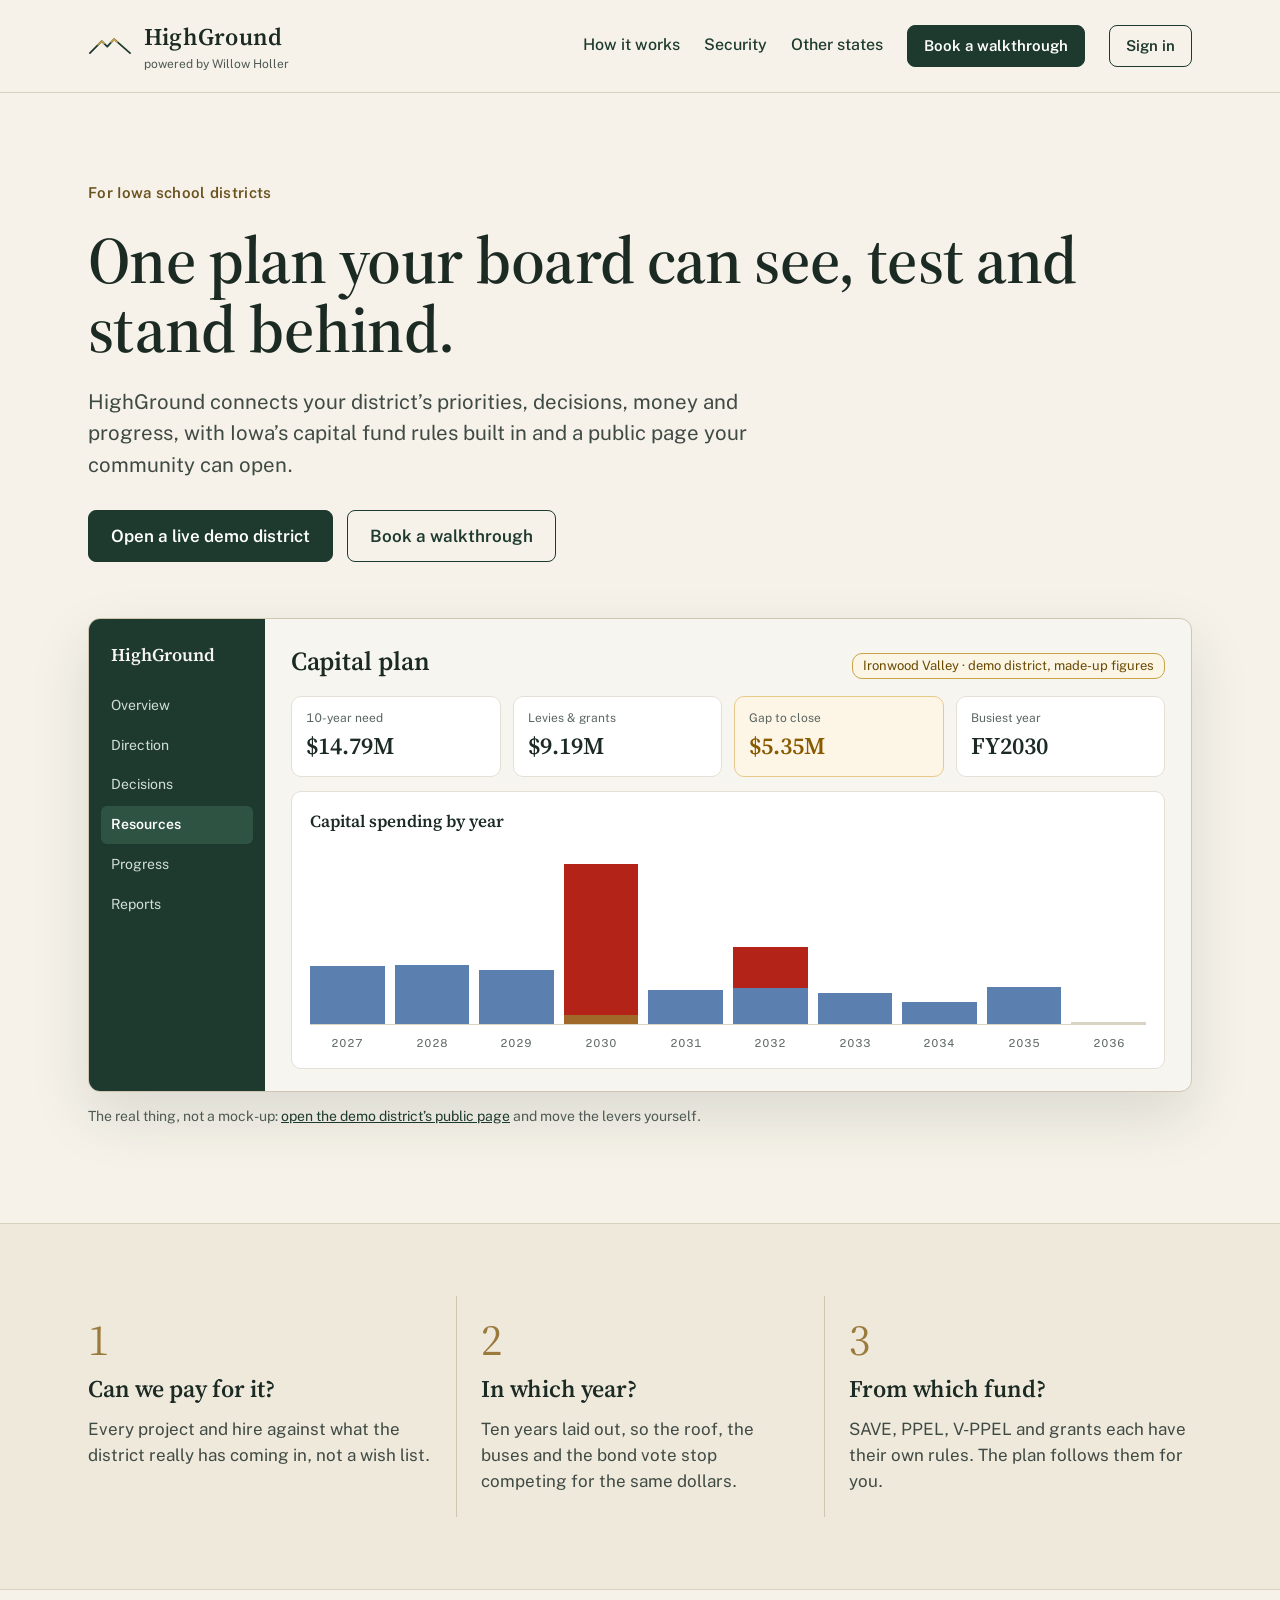
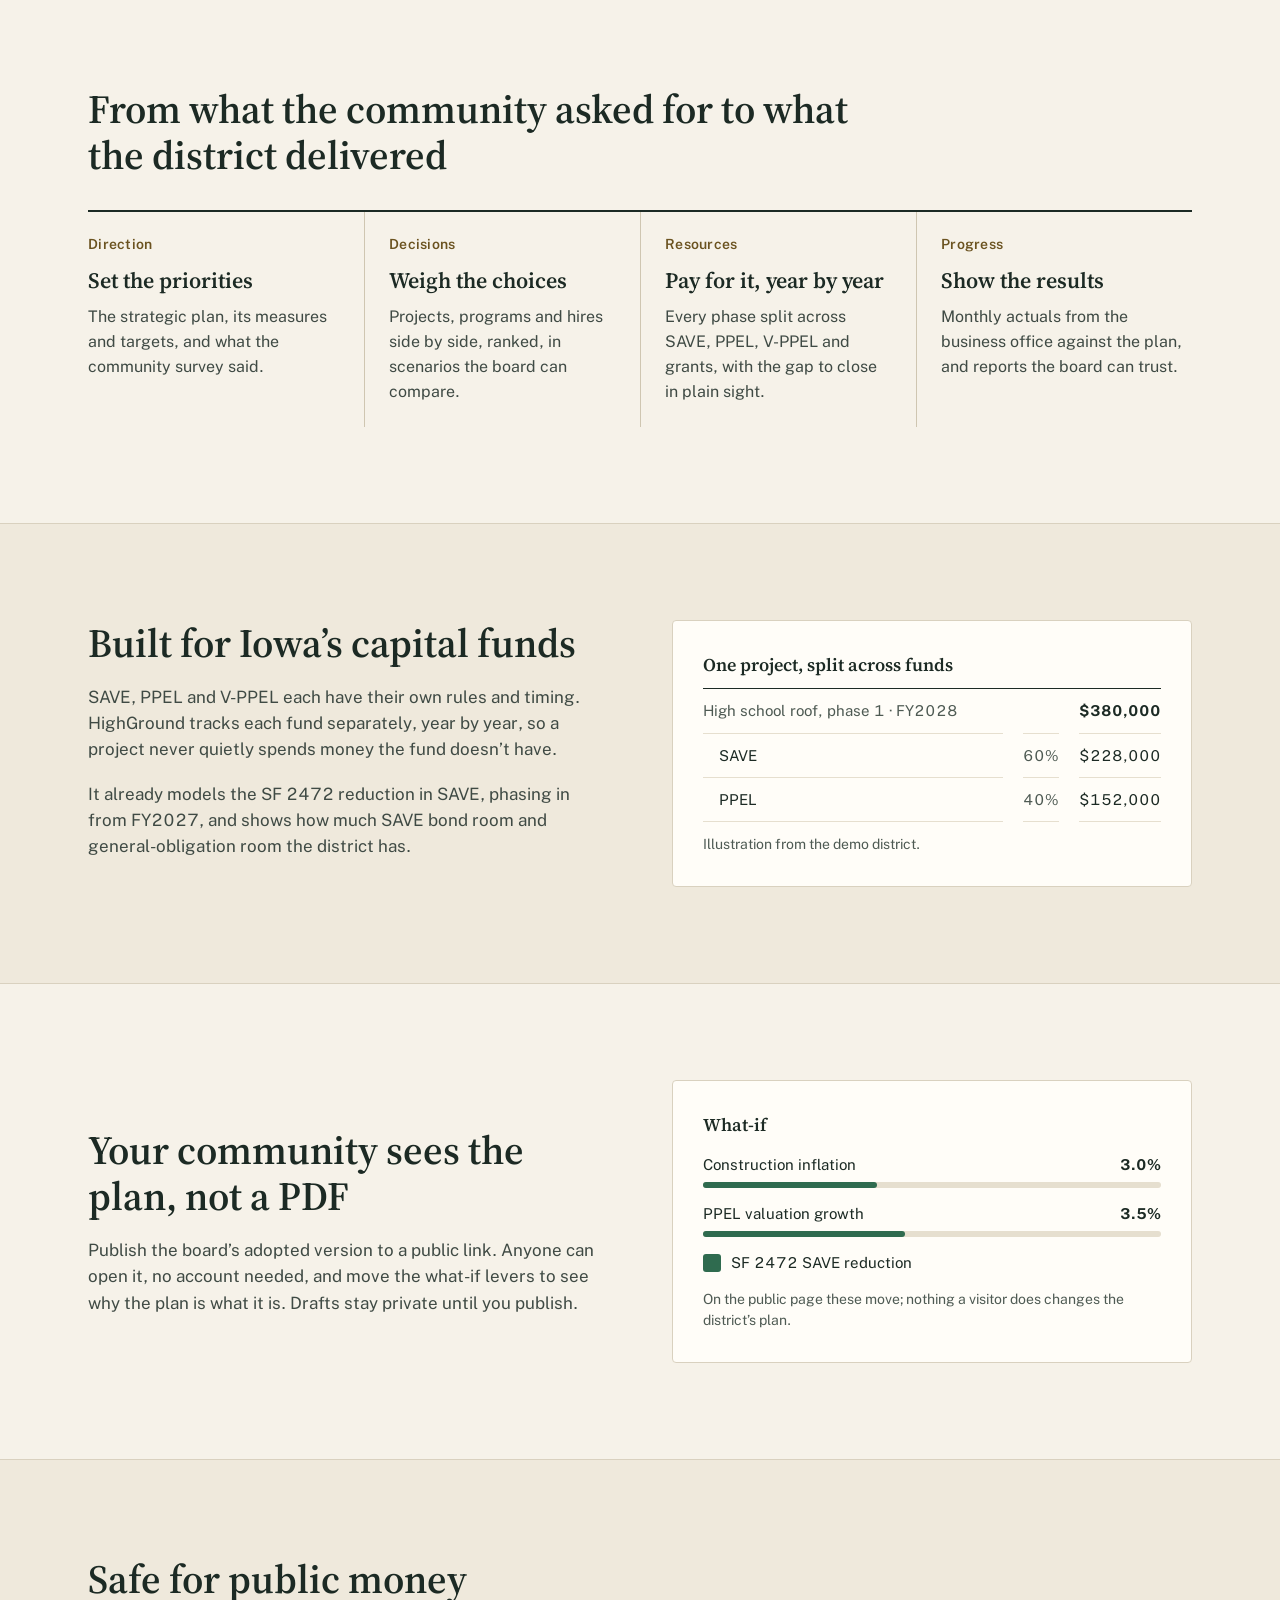
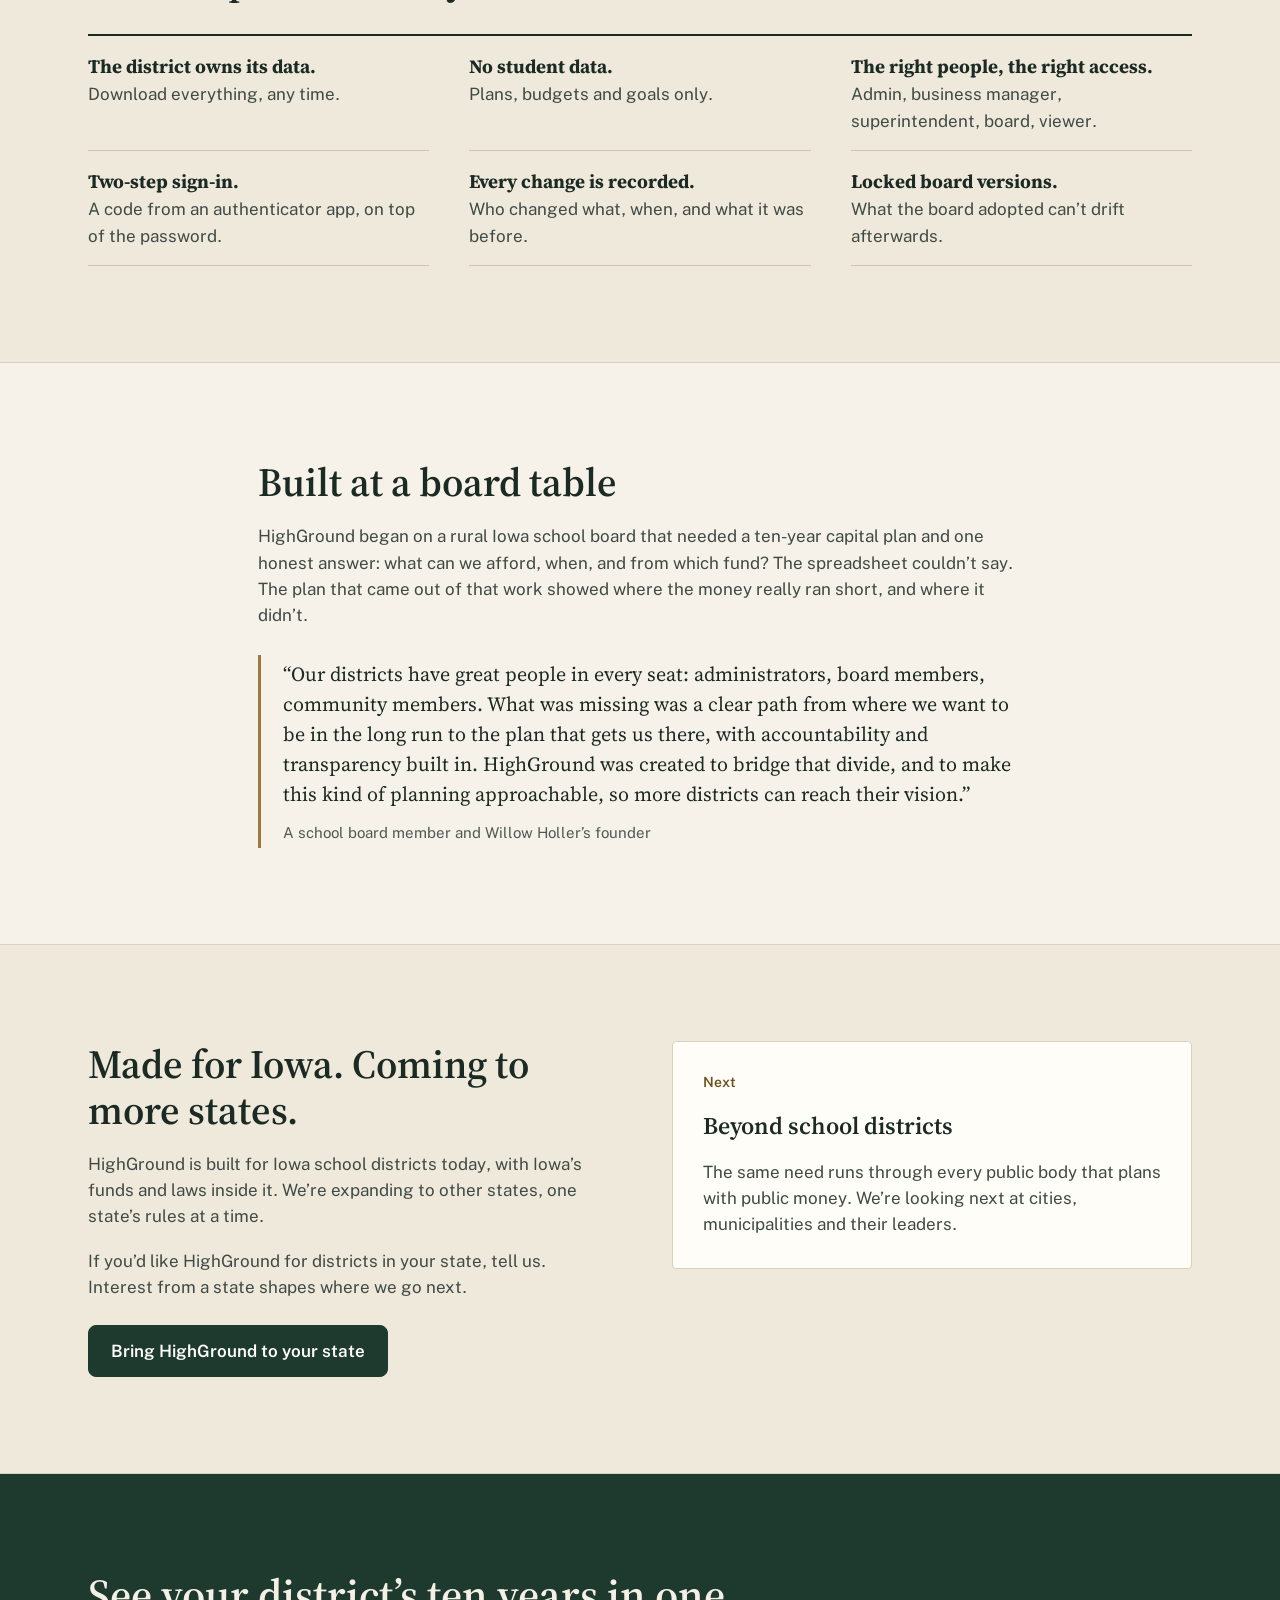
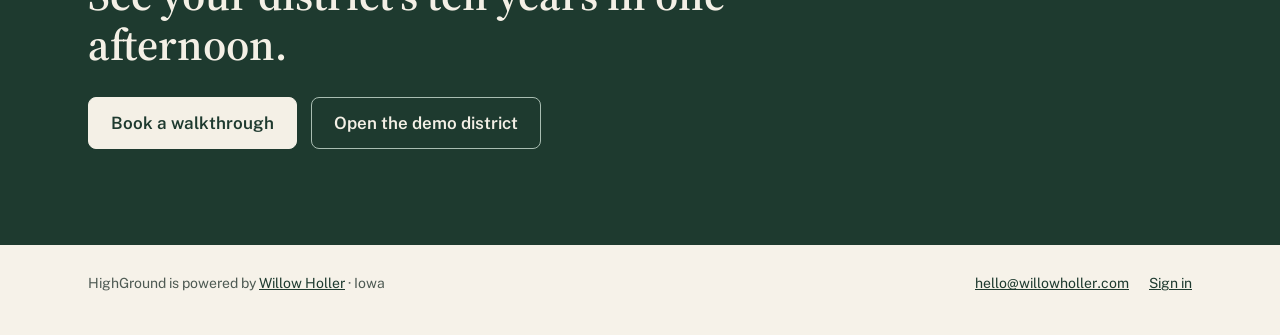
==== highground/index.html @ a49d133e "Create index.html for HighGround planning software This HTML file serves as the main structure for t" ====
<!doctype html>
<html lang="en">
<head>
  <meta charset="utf-8">
  <meta name="viewport" content="width=device-width, initial-scale=1">
  <title>HighGround — planning software for Iowa school districts</title>
  <meta name="description" content="HighGround connects an Iowa school district's priorities, decisions, money and progress, with Iowa's capital fund rules built in and a public page the community can open.">
  <meta property="og:title" content="HighGround, powered by Willow Holler">
  <meta property="og:description" content="One plan your board can see, test and stand behind.">
  <meta property="og:type" content="website">
  <meta property="og:url" content="https://www.willowholler.com/highground/">
  <link rel="canonical" href="https://www.willowholler.com/highground/">
  <link rel="icon" href="../favicon.svg" type="image/svg+xml">
  <link rel="preconnect" href="https://fonts.googleapis.com">
  <link rel="preconnect" href="https://fonts.gstatic.com" crossorigin>
  <link href="https://fonts.googleapis.com/css2?family=Public+Sans:wght@400;500;600;700&family=Source+Serif+4:opsz,wght@8..60,400;8..60,600&display=swap" rel="stylesheet">
  <link rel="stylesheet" href="../styles.css">
</head>
<body>
<a class="skip" href="#main">Skip to content</a>
<!-- The demo district's public link appears three times on this page (search for "DEMO LINK"). Change all three if the district's link id changes. -->

<header class="site-head">
  <div class="wrap">
    <a class="brand" href="./" aria-label="HighGround">
      <svg width="44" height="20" viewBox="0 0 64 26" fill="none" aria-hidden="true"><path d="M2 24 L20 6 L28 14 L38 3 L62 24" stroke="#1E3A2F" stroke-width="2.6" stroke-linejoin="round"/><path d="M14 12 L20 6 L24 10 M33 8 L38 3 L43 8" stroke="#C9A24A" stroke-width="2.2"/></svg>
      <span><span class="brand-name">HighGround</span><span class="brand-sub">powered by Willow Holler</span></span>
    </a>
    <nav class="nav" aria-label="Main">
      <a href="#how">How it works</a>
      <a href="#trust">Security</a>
      <a href="#states">Other states</a>
      <a class="btn" href="mailto:hello@willowholler.com?subject=HighGround%20walkthrough">Book a walkthrough</a>
      <a class="btn outline" href="https://highground.willowholler.com/">Sign in</a>
    </nav>
  </div>
</header>

<main id="main">
  <section class="wrap stack" style="padding-top:clamp(48px,7vw,88px);padding-bottom:40px;gap:22px;align-items:flex-start">
    <p class="eyebrow">For Iowa school districts</p>
    <h1 class="h1" style="max-width:15em">One plan your board can see, test and stand behind.</h1>
    <p class="lede" style="max-width:36em">HighGround connects your district’s priorities, decisions, money and progress, with Iowa’s capital fund rules built in and a public page your community can open.</p>
    <div class="btns" style="margin-top:6px">
      <a class="btn" href="https://highground.willowholler.com/#/p/ironwood-valley"><!-- DEMO LINK -->Open a live demo district</a>
      <a class="btn outline" href="mailto:hello@willowholler.com?subject=HighGround%20walkthrough">Book a walkthrough</a>
    </div>
  </section>

  <section class="wrap" style="padding-top:16px;padding-bottom:clamp(56px,8vw,96px)">
    <figure class="shot" aria-label="HighGround's capital plan for a demo district">
      <div class="shot-in">
        <div class="shot-rail" aria-hidden="true">
          <span class="t">HighGround</span>
          <span>Overview</span><span>Direction</span><span>Decisions</span><span class="on">Resources</span><span>Progress</span><span>Reports</span>
        </div>
        <div class="shot-main">
          <div class="shot-top"><span class="t">Capital plan</span><span class="demo-tag">Ironwood Valley · demo district, made-up figures</span></div>
          <div class="tiles">
            <div class="tile"><div class="l">10-year need</div><div class="v">$14.79M</div></div>
            <div class="tile"><div class="l">Levies &amp; grants</div><div class="v">$9.19M</div></div>
            <div class="tile gap"><div class="l">Gap to close</div><div class="v">$5.35M</div></div>
            <div class="tile"><div class="l">Busiest year</div><div class="v">FY2030</div></div>
          </div>
          <div class="chart">
            <span style="font-family:var(--serif);font-weight:600">Capital spending by year</span>
            <div class="bars" aria-hidden="true">
              <div class="bar"><i class="b1" style="height:58px"></i></div>
              <div class="bar"><i class="b1" style="height:59px"></i></div>
              <div class="bar"><i class="b1" style="height:54px"></i></div>
              <div class="bar"><i class="b2" style="height:151px"></i><i class="b3" style="height:9px"></i></div>
              <div class="bar"><i class="b1" style="height:34px"></i></div>
              <div class="bar"><i class="b2" style="height:41px"></i><i class="b1" style="height:36px"></i></div>
              <div class="bar"><i class="b1" style="height:31px"></i></div>
              <div class="bar"><i class="b1" style="height:22px"></i></div>
              <div class="bar"><i class="b1" style="height:37px"></i></div>
              <div class="bar"><i class="b0" style="height:2px"></i></div>
            </div>
            <div class="years" aria-hidden="true"><span>2027</span><span>2028</span><span>2029</span><span>2030</span><span>2031</span><span>2032</span><span>2033</span><span>2034</span><span>2035</span><span>2036</span></div>
          </div>
        </div>
      </div>
    </figure>
    <p class="small muted" style="margin-top:14px">The real thing, not a mock-up: <a href="https://highground.willowholler.com/#/p/ironwood-valley"><!-- DEMO LINK -->open the demo district’s public page</a> and move the levers yourself.</p>
  </section>

  <section class="band">
    <div class="wrap" style="padding-top:clamp(40px,6vw,72px);padding-bottom:clamp(40px,6vw,72px)">
      <div class="cols" style="border-top:0">
        <div><span class="num">1</span><h2 class="h3">Can we pay for it?</h2><p class="body">Every project and hire against what the district really has coming in, not a wish list.</p></div>
        <div><span class="num">2</span><h2 class="h3">In which year?</h2><p class="body">Ten years laid out, so the roof, the buses and the bond vote stop competing for the same dollars.</p></div>
        <div><span class="num">3</span><h2 class="h3">From which fund?</h2><p class="body">SAVE, PPEL, V-PPEL and grants each have their own rules. The plan follows them for you.</p></div>
      </div>
    </div>
  </section>

  <section id="how" class="wrap section stack-lg">
    <h2 class="h2" style="max-width:20em">From what the community asked for to what the district delivered</h2>
    <div class="cols">
      <div><span class="eyebrow" style="font-size:14px">Direction</span><h3 class="h3" style="font-size:22px">Set the priorities</h3><p class="body" style="font-size:16px">The strategic plan, its measures and targets, and what the community survey said.</p></div>
      <div><span class="eyebrow" style="font-size:14px">Decisions</span><h3 class="h3" style="font-size:22px">Weigh the choices</h3><p class="body" style="font-size:16px">Projects, programs and hires side by side, ranked, in scenarios the board can compare.</p></div>
      <div><span class="eyebrow" style="font-size:14px">Resources</span><h3 class="h3" style="font-size:22px">Pay for it, year by year</h3><p class="body" style="font-size:16px">Every phase split across SAVE, PPEL, V-PPEL and grants, with the gap to close in plain sight.</p></div>
      <div><span class="eyebrow" style="font-size:14px">Progress</span><h3 class="h3" style="font-size:22px">Show the results</h3><p class="body" style="font-size:16px">Monthly actuals from the business office against the plan, and reports the board can trust.</p></div>
    </div>
  </section>

  <section id="iowa" class="band">
    <div class="wrap section split">
      <div class="stack">
        <h2 class="h2">Built for Iowa’s capital funds</h2>
        <p class="body">SAVE, PPEL and V-PPEL each have their own rules and timing. HighGround tracks each fund separately, year by year, so a project never quietly spends money the fund doesn’t have.</p>
        <p class="body">It already models the SF 2472 reduction in SAVE, phasing in from FY2027, and shows how much SAVE bond room and general-obligation room the district has.</p>
      </div>
      <div class="card" style="gap:0">
        <div style="font-family:var(--serif);font-weight:600;font-size:18px;border-bottom:1px solid var(--ink);padding-bottom:10px">One project, split across funds</div>
        <div class="splittable">
          <span class="muted">High school roof, phase 1 · FY2028</span><span></span><span class="r"><b>$380,000</b></span>
          <span style="padding-left:16px">SAVE</span><span class="r muted">60%</span><span class="r">$228,000</span>
          <span style="padding-left:16px">PPEL</span><span class="r muted">40%</span><span class="r">$152,000</span>
        </div>
        <p class="small muted" style="margin-top:12px">Illustration from the demo district.</p>
      </div>
    </div>
  </section>

  <section class="wrap section split center">
    <div class="stack">
      <h2 class="h2">Your community sees the plan, not a PDF</h2>
      <p class="body">Publish the board’s adopted version to a public link. Anyone can open it, no account needed, and move the what-if levers to see why the plan is what it is. Drafts stay private until you publish.</p>
    </div>
    <div class="card" aria-label="Example what-if levers">
      <span style="font-family:var(--serif);font-weight:600;font-size:18px">What-if</span>
      <div class="lever"><div class="row"><span>Construction inflation</span><b>3.0%</b></div><div class="track"><i style="width:38%"></i></div></div>
      <div class="lever"><div class="row"><span>PPEL valuation growth</span><b>3.5%</b></div><div class="track"><i style="width:44%"></i></div></div>
      <div style="display:flex;gap:10px;align-items:center;font-size:15px"><span style="width:18px;height:18px;border-radius:3px;background:#2F6B4F;display:inline-block"></span>SF 2472 SAVE reduction</div>
      <p class="small muted">On the public page these move; nothing a visitor does changes the district’s plan.</p>
    </div>
  </section>

  <section id="trust" class="band">
    <div class="wrap section stack-lg">
      <h2 class="h2">Safe for public money</h2>
      <div class="trust">
        <div><b>The district owns its data.</b><br><span class="body">Download everything, any time.</span></div>
        <div><b>No student data.</b><br><span class="body">Plans, budgets and goals only.</span></div>
        <div><b>The right people, the right access.</b><br><span class="body">Admin, business manager, superintendent, board, viewer.</span></div>
        <div><b>Two-step sign-in.</b><br><span class="body">A code from an authenticator app, on top of the password.</span></div>
        <div><b>Every change is recorded.</b><br><span class="body">Who changed what, when, and what it was before.</span></div>
        <div><b>Locked board versions.</b><br><span class="body">What the board adopted can’t drift afterwards.</span></div>
      </div>
    </div>
  </section>

  <section class="wrap section stack" style="max-width:860px;margin:0 auto">
    <h2 class="h2">Built at a board table</h2>
    <p class="body">HighGround began on a rural Iowa school board that needed a ten-year capital plan and one honest answer: what can we afford, when, and from which fund? The spreadsheet couldn’t say. The plan that came out of that work showed where the money really ran short, and where it didn’t.</p>
    <figure class="quote">
      <blockquote>“Our districts have great people in every seat: administrators, board members, community members. What was missing was a clear path from where we want to be in the long run to the plan that gets us there, with accountability and transparency built in. HighGround was created to bridge that divide, and to make this kind of planning approachable, so more districts can reach their vision.”</blockquote>
      <figcaption>A school board member and Willow Holler’s founder</figcaption>
    </figure>
  </section>

  <section id="states" class="band">
    <div class="wrap section split">
      <div class="stack">
        <h2 class="h2">Made for Iowa. Coming to more states.</h2>
        <p class="body">HighGround is built for Iowa school districts today, with Iowa’s funds and laws inside it. We’re expanding to other states, one state’s rules at a time.</p>
        <p class="body">If you’d like HighGround for districts in your state, tell us. Interest from a state shapes where we go next.</p>
        <div class="btns" style="margin-top:6px"><a class="btn" href="mailto:hello@willowholler.com?subject=HighGround%20in%20my%20state">Bring HighGround to your state</a></div>
      </div>
      <div class="card">
        <span class="eyebrow" style="font-size:14px">Next</span>
        <h3 class="h3">Beyond school districts</h3>
        <p class="body">The same need runs through every public body that plans with public money. We’re looking next at cities, municipalities and their leaders.</p>
      </div>
    </div>
  </section>

  <section class="dark">
    <div class="wrap section stack">
      <h2 class="h2" style="font-size:clamp(30px,3.6vw,44px);max-width:18em">See your district’s ten years in one afternoon.</h2>
      <div class="btns" style="margin-top:8px">
        <a class="btn" href="mailto:hello@willowholler.com?subject=HighGround%20walkthrough">Book a walkthrough</a>
        <a class="btn outline" href="https://highground.willowholler.com/#/p/ironwood-valley"><!-- DEMO LINK -->Open the demo district</a>
      </div>
    </div>
  </section>
</main>

<footer class="site-foot">
  <div class="wrap">
    <span>HighGround is powered by <a href="../">Willow Holler</a> · Iowa</span>
    <nav aria-label="Footer"><a href="mailto:hello@willowholler.com">hello@willowholler.com</a><a href="https://highground.willowholler.com/">Sign in</a></nav>
  </div>
</footer>
</body>
</html>
---- styles.css ----
/* Willow Holler — site styles. Direction A, "Prairie ledger": warm paper, serif headings, ruled lines. */
:root{
  --paper:#F6F2E9; --paper-2:#EFE9DC; --card:#FFFDF8; --rule:#D9D1BF; --rule-2:#CFC6B1;
  --ink:#1C2A24; --body:#3F4A44; --muted:#4E5A53; --forest:#1E3A2F; --forest-2:#0F241C;
  --gold:#9A7B3C; --gold-text:#6B5320; --cream:#F4F0E6;
  --serif:'Source Serif 4', Georgia, 'Times New Roman', serif;
  --sans:'Public Sans', system-ui, -apple-system, 'Segoe UI', sans-serif;
  --pad:clamp(20px, 5vw, 48px);
}
*{box-sizing:border-box}
html{scroll-behavior:smooth}
@media (prefers-reduced-motion: reduce){html{scroll-behavior:auto}}
body{margin:0;background:var(--paper);color:var(--ink);font-family:var(--sans);font-size:17px;line-height:1.55;font-feature-settings:"tnum" 1}
a{color:var(--forest)} a:hover{color:var(--forest-2)}
:focus-visible{outline:3px solid var(--gold);outline-offset:2px}
img,svg{max-width:100%}
h1,h2,h3{font-family:var(--serif);font-weight:600;margin:0}
p{margin:0}
.skip{position:absolute;left:-999px;top:8px;background:var(--forest);color:#fff;padding:10px 14px;border-radius:6px;z-index:10}
.skip:focus{left:8px}

.wrap{max-width:1200px;margin:0 auto;padding-left:var(--pad);padding-right:var(--pad)}
.section{padding-top:clamp(56px, 8vw, 96px);padding-bottom:clamp(56px, 8vw, 96px)}
.band{background:var(--paper-2);border-top:1px solid var(--rule);border-bottom:1px solid var(--rule)}
.dark{background:var(--forest);color:var(--cream)}
.stack{display:flex;flex-direction:column;gap:18px}
.stack-lg{display:flex;flex-direction:column;gap:32px}
.split{display:grid;grid-template-columns:repeat(auto-fit, minmax(min(100%, 420px), 1fr));gap:clamp(32px, 5vw, 72px);align-items:start}
.split.center{align-items:center}
.h1{font-size:clamp(40px, 5.4vw, 66px);line-height:1.05;letter-spacing:-0.01em}
.h2{font-size:clamp(30px, 3.4vw, 40px);line-height:1.15}
.h3{font-size:24px}
.lede{font-size:clamp(18px, 1.6vw, 21px);color:var(--body);max-width:34em}
.body{color:var(--body)}
.muted{color:var(--muted)}
.small{font-size:14px}
.eyebrow{font-size:15px;font-weight:600;color:var(--gold-text);letter-spacing:.02em}

/* buttons */
.btns{display:flex;gap:14px;flex-wrap:wrap}
.btn{display:inline-flex;align-items:center;min-height:48px;padding:12px 22px;border-radius:8px;font-weight:600;text-decoration:none;border:1px solid var(--forest);background:var(--forest);color:#fff}
.btn:hover{background:var(--forest-2);color:#fff}
.btn.outline{background:transparent;color:var(--forest)}
.btn.outline:hover{background:rgba(30,58,47,.06);color:var(--forest-2)}
.dark .btn{background:var(--cream);color:var(--forest);border-color:var(--cream)}
.dark .btn.outline{background:transparent;color:var(--cream);border-color:#A9BDB2}
.link{font-weight:600;text-decoration:none}

/* header */
.site-head{border-bottom:1px solid var(--rule)}
.site-head .wrap{display:flex;align-items:center;justify-content:space-between;gap:20px;flex-wrap:wrap;padding-top:18px;padding-bottom:18px}
.brand{display:flex;align-items:center;gap:12px;text-decoration:none;color:var(--ink)}
.brand-name{font-family:var(--serif);font-weight:600;font-size:24px;letter-spacing:.01em}
.brand-sub{display:block;font-size:12px;color:var(--muted);font-family:var(--sans);letter-spacing:0}
.nav{display:flex;align-items:center;gap:24px;flex-wrap:wrap;font-size:16px;font-weight:500}
.nav a{text-decoration:none}
.nav .btn{min-height:42px;padding:8px 16px;font-size:15px}

/* cards and ledgers */
.card{background:var(--card);border:1px solid var(--rule);border-radius:4px;padding:30px;display:flex;flex-direction:column;gap:14px}
.card.dashed{background:transparent;border-style:dashed;border-color:#B9AF98}
.cards{display:grid;grid-template-columns:repeat(auto-fit, minmax(min(100%, 340px), 1fr));gap:24px}
.ledger{border-top:2px solid var(--ink)}
.ledger-row{display:grid;grid-template-columns:repeat(auto-fit, minmax(min(100%, 280px), 1fr));gap:8px 32px;padding:18px 0;border-bottom:1px solid var(--rule-2)}
.ledger-row .k{font-family:var(--serif);font-weight:600;font-size:20px}
.cols{display:grid;grid-template-columns:repeat(auto-fit, minmax(min(100%, 250px), 1fr));border-top:2px solid var(--ink)}
.cols > div{padding:22px 24px;display:flex;flex-direction:column;gap:8px}
.cols > div + div{border-left:1px solid var(--rule-2)}
.cols > div:first-child{padding-left:0}
.cols > div:last-child{padding-right:0}
.num{font-family:var(--serif);font-size:44px;line-height:1;color:var(--gold)}
.trust{display:grid;grid-template-columns:repeat(auto-fit, minmax(min(100%, 320px), 1fr));gap:0 40px;border-top:2px solid var(--ink)}
.trust > div{padding:16px 0;border-bottom:1px solid var(--rule-2)}
.trust b{font-family:var(--serif);font-size:19px}
.quote{margin:8px 0 0;padding:4px 0 4px 22px;border-left:3px solid var(--gold);display:flex;flex-direction:column;gap:12px}
.quote blockquote{margin:0;font-family:var(--serif);font-size:20px;line-height:1.5;color:var(--ink)}
.quote figcaption{font-size:15px;color:var(--muted)}
.big-serif{font-family:var(--serif);font-size:clamp(22px, 2.2vw, 28px);line-height:1.4;max-width:30em}

/* the product picture */
.shot{margin:0;border:1px solid var(--rule-2);border-radius:12px;overflow:hidden;background:#F7F5EF;box-shadow:0 24px 60px rgba(28,42,36,.12)}
.shot-in{display:flex;min-height:440px}
.shot-rail{width:176px;flex-shrink:0;background:var(--forest);padding:22px 12px;display:flex;flex-direction:column;gap:2px;color:#D2DED7;font-size:14px}
.shot-rail .t{font-family:var(--serif);color:#F7F5EF;font-weight:600;font-size:18px;padding:0 10px 16px}
.shot-rail span{padding:8px 10px;border-radius:6px}
.shot-rail .on{background:#2E5343;color:#fff;font-weight:600}
.shot-main{flex:1;min-width:0;padding:22px 26px;display:flex;flex-direction:column;gap:14px}
.shot-top{display:flex;justify-content:space-between;align-items:baseline;gap:12px;flex-wrap:wrap}
.shot-top .t{font-family:var(--serif);font-weight:600;font-size:26px}
.demo-tag{font-size:13px;color:#6B4A00;background:#FBF5E6;border:1px solid #C9A24A;border-radius:10px;padding:2px 10px}
.tiles{display:grid;grid-template-columns:repeat(auto-fit, minmax(140px, 1fr));gap:12px}
.tile{background:#fff;border:1px solid #E4E0D6;border-radius:10px;padding:12px 14px}
.tile .l{font-size:12px;color:#5A6660}
.tile .v{font-family:var(--serif);font-size:24px;font-weight:600}
.tile.gap{background:#FDF6E7;border-color:#E9C98A}
.tile.gap .v{color:#8A5A00}
.chart{background:#fff;border:1px solid #E4E0D6;border-radius:10px;padding:16px 18px;display:flex;flex-direction:column;gap:10px}
.bars{display:grid;grid-template-columns:repeat(10, minmax(0, 1fr));gap:10px;align-items:end;height:180px;border-bottom:1px solid #D9D3C4}
.bar{display:flex;flex-direction:column;justify-content:flex-end;height:100%}
.bar i{display:block}
.b1{background:#5B7FAE}.b2{background:#B42318}.b3{background:#A0692A}.b0{background:#D9D3C4}
.years{display:grid;grid-template-columns:repeat(10, minmax(0, 1fr));gap:10px;font-size:11px;color:#5A6660;text-align:center}
@media (max-width: 700px){
  .shot-rail{display:none}
  .shot-in{min-height:0}
  .years span:nth-child(even){visibility:hidden}
  .cols > div, .cols > div:first-child, .cols > div:last-child{padding:18px 0}
  .cols > div + div{border-left:0;border-top:1px solid var(--rule-2)}
  .nav{gap:14px 18px;font-size:15px}
}

/* split table and what-if */
.splittable{display:grid;grid-template-columns:minmax(0,1fr) auto auto;gap:0 20px;font-size:15px}
.splittable span{padding:10px 0;border-bottom:1px solid #E6DFCF}
.splittable .r{text-align:right}
.lever{display:flex;flex-direction:column;gap:6px}
.lever .row{display:flex;justify-content:space-between;font-size:15px}
.track{height:6px;background:#E6DFCF;border-radius:3px}
.track i{display:block;height:6px;background:#2F6B4F;border-radius:3px}

/* footer */
.site-foot .wrap{display:flex;justify-content:space-between;gap:16px;flex-wrap:wrap;padding-top:28px;padding-bottom:40px;font-size:14px;color:var(--muted)}
.site-foot nav{display:flex;gap:20px;flex-wrap:wrap}
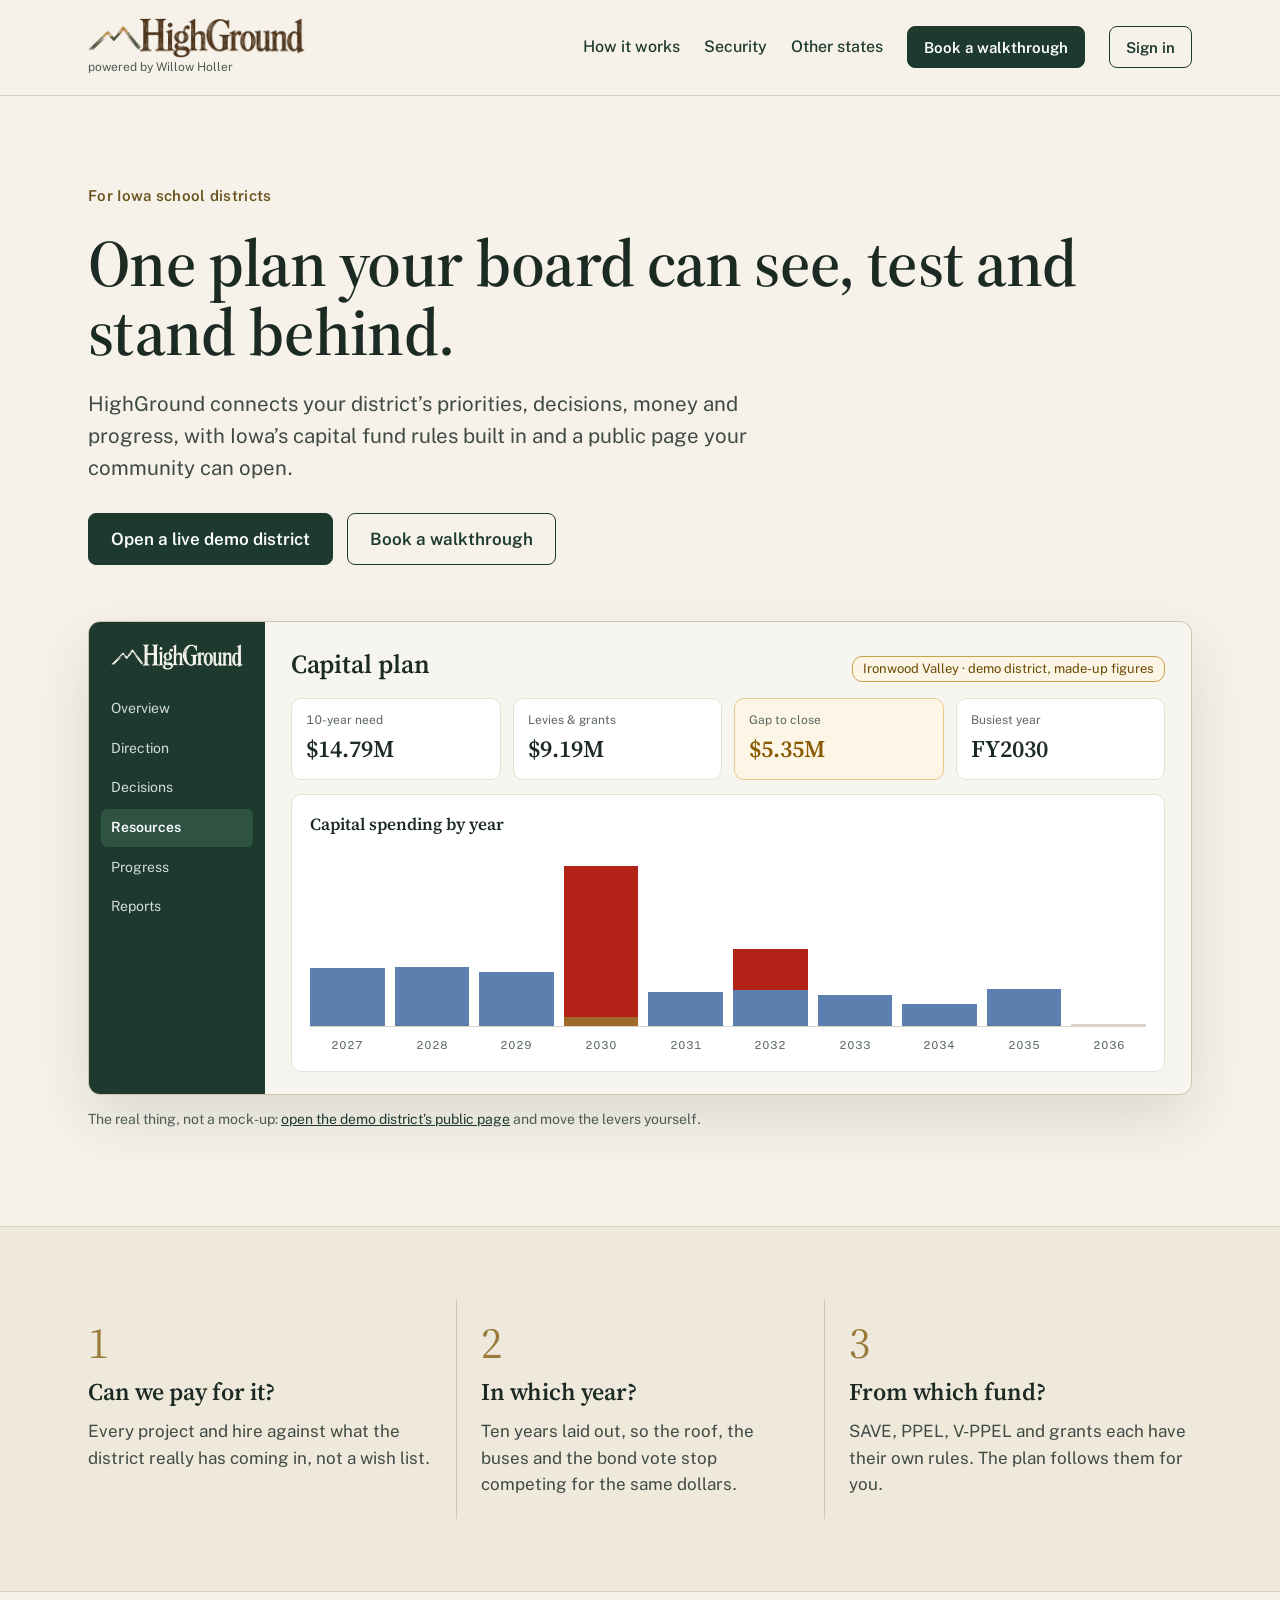
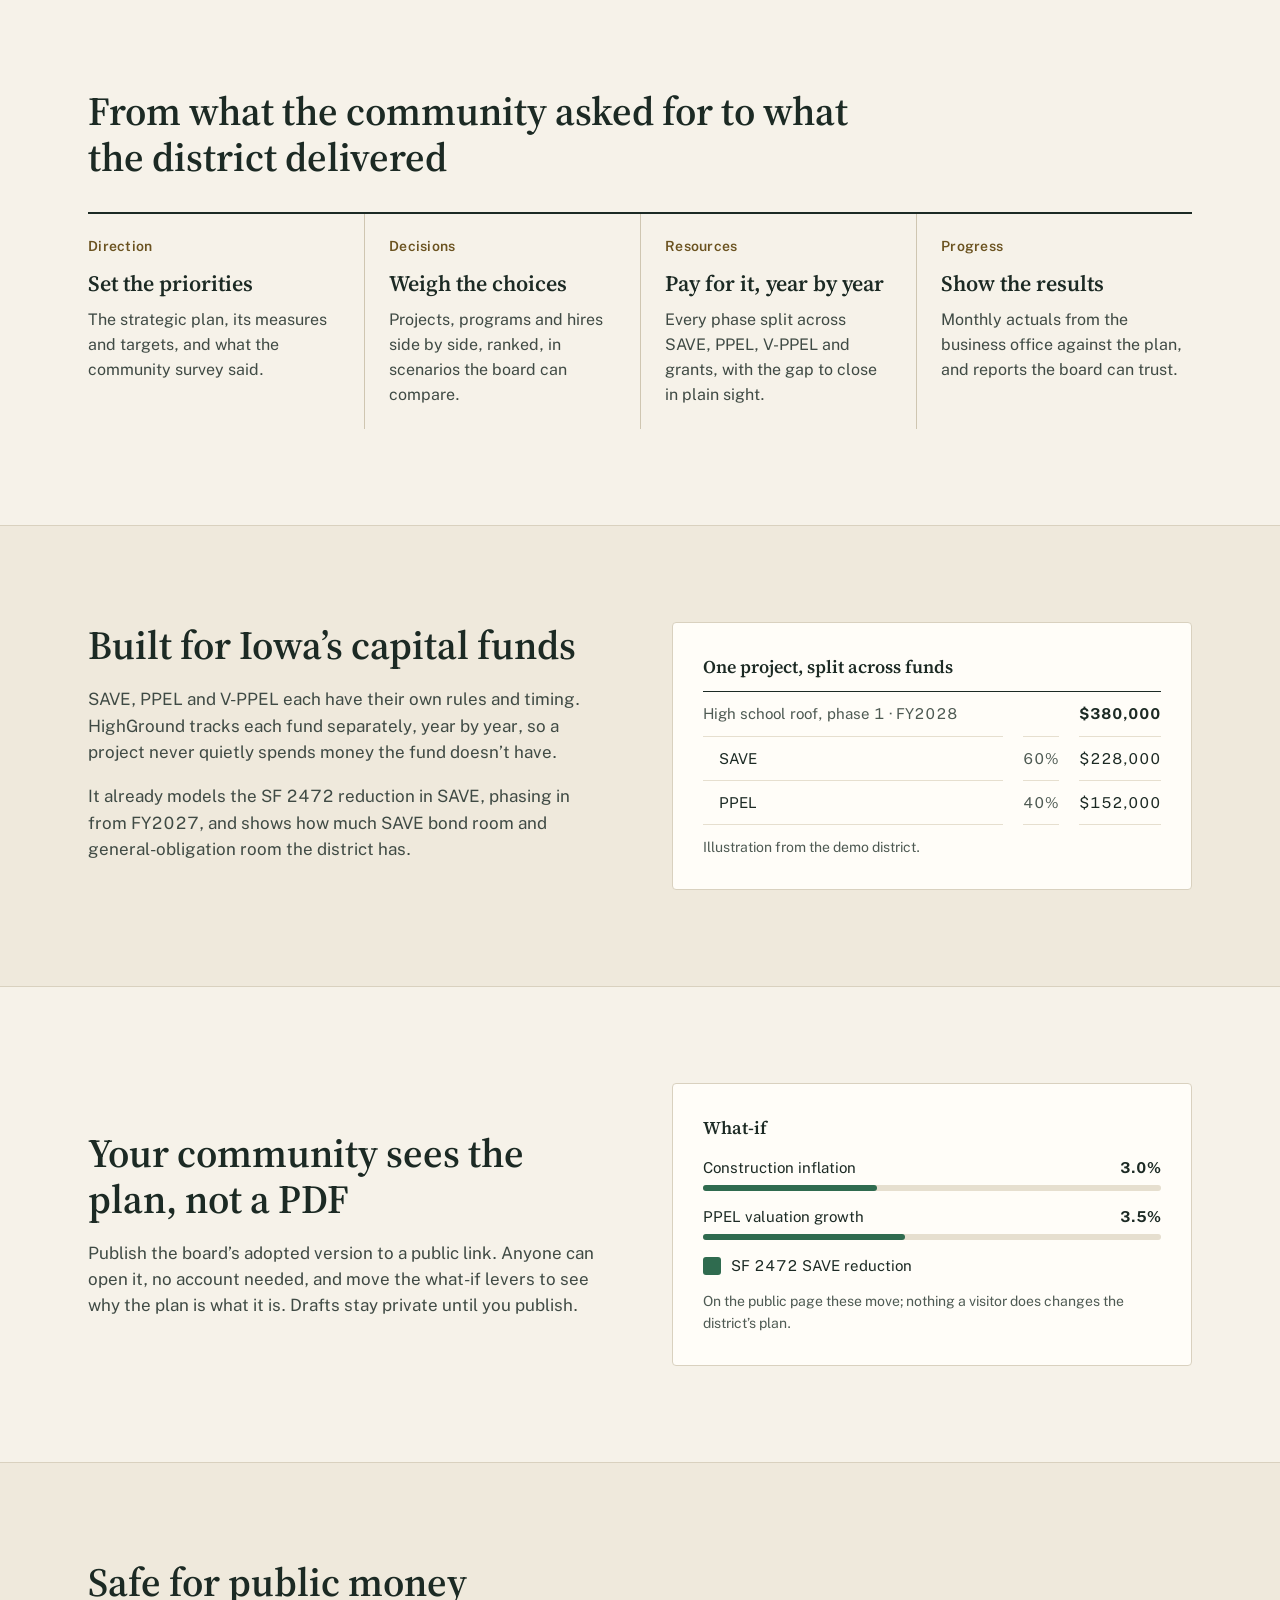
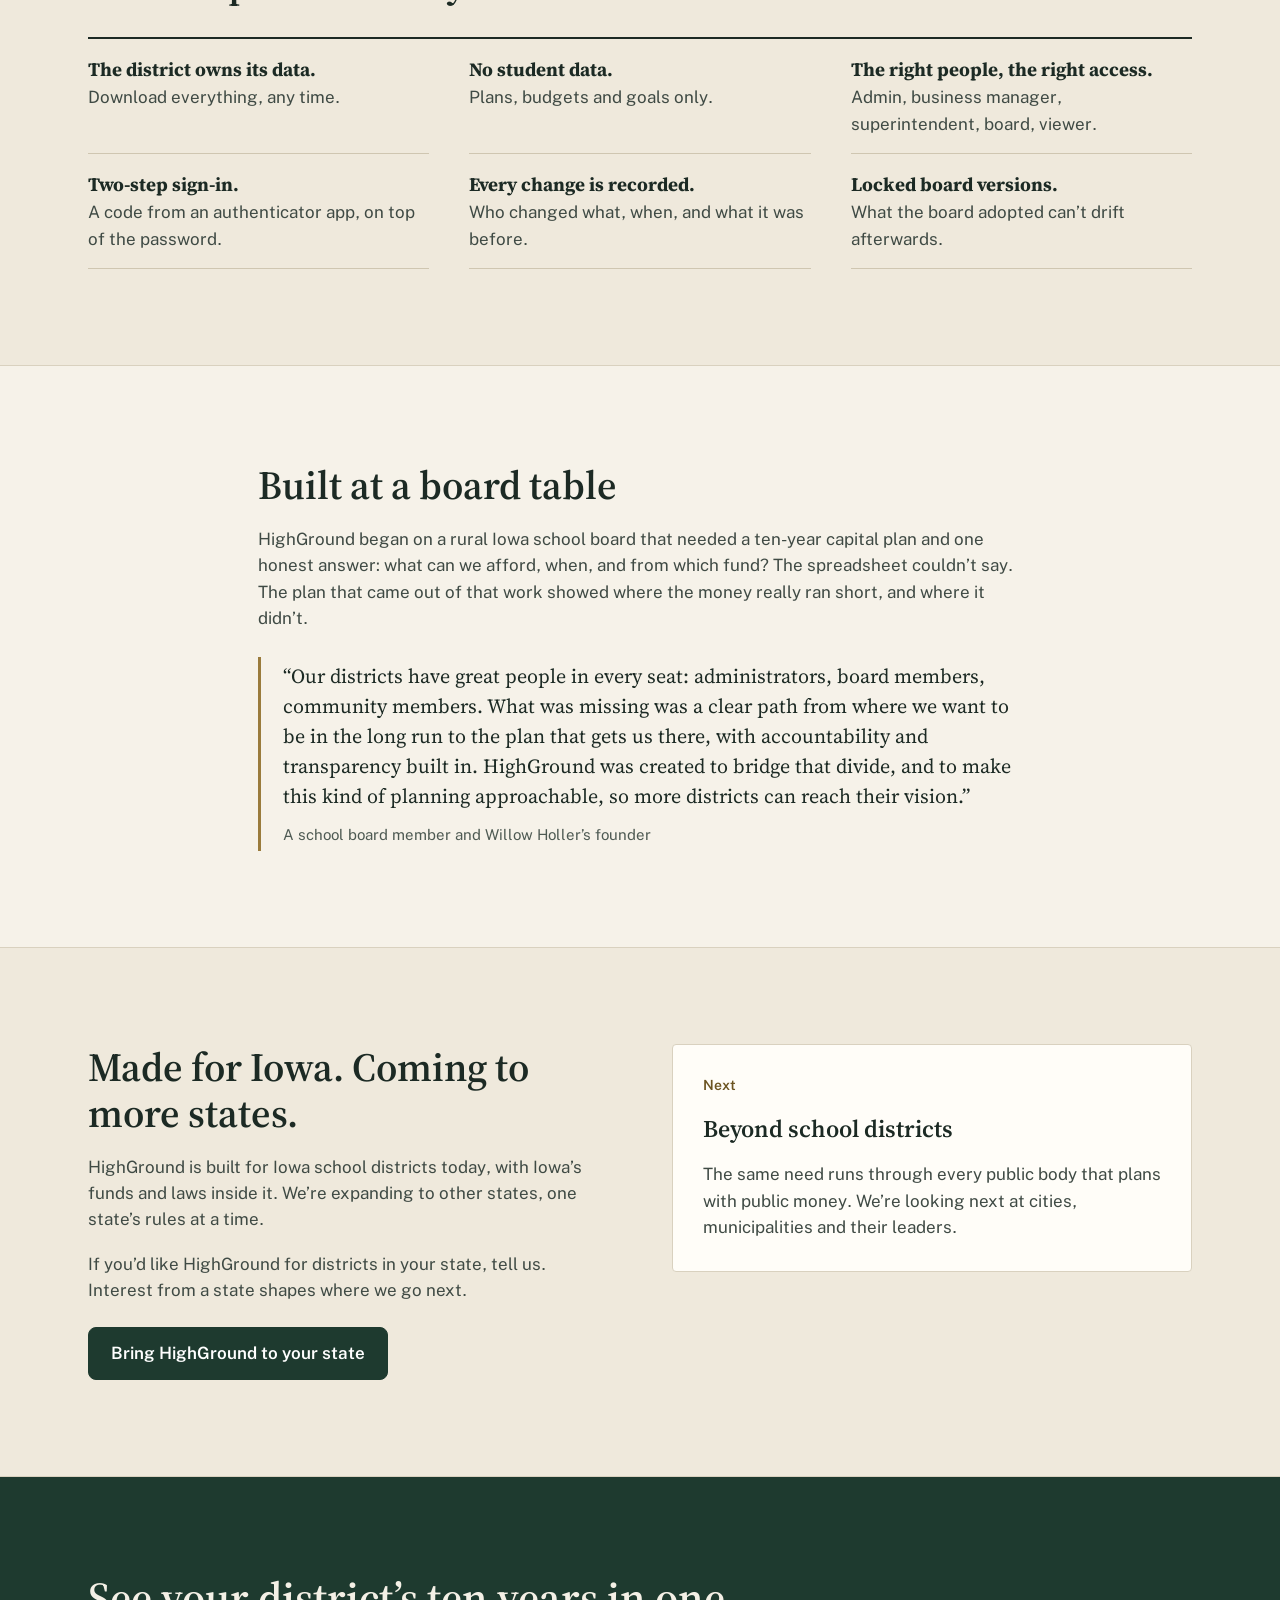
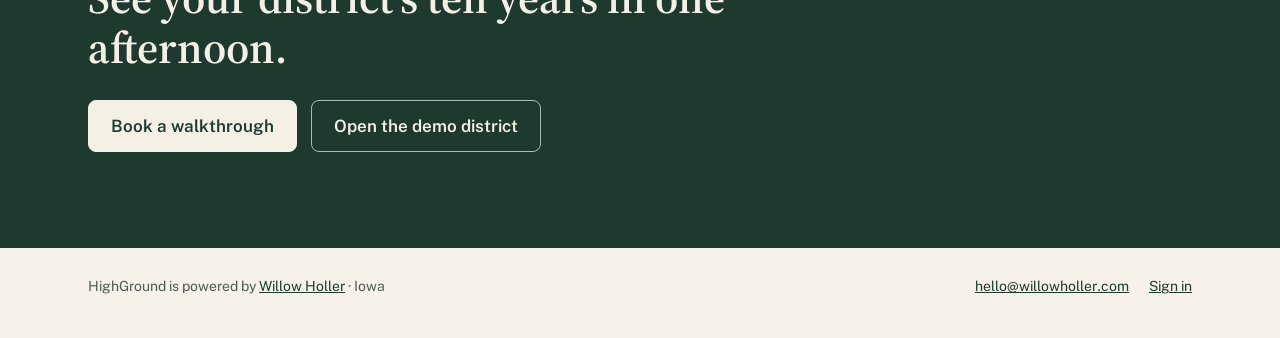
==== commit e4e722a2: "Update index.html" ====
--- a/highground/index.html
+++ b/highground/index.html
@@ -10,7 +10,9 @@
   <meta property="og:type" content="website">
   <meta property="og:url" content="https://www.willowholler.com/highground/">
   <link rel="canonical" href="https://www.willowholler.com/highground/">
-  <link rel="icon" href="../favicon.svg" type="image/svg+xml">
+  <link rel="icon" href="../highground-icon.png" type="image/png">
+  <link rel="apple-touch-icon" href="../highground-icon.png">
+  <meta property="og:image" content="https://www.willowholler.com/highground-logo.png">
   <link rel="preconnect" href="https://fonts.googleapis.com">
   <link rel="preconnect" href="https://fonts.gstatic.com" crossorigin>
   <link href="https://fonts.googleapis.com/css2?family=Public+Sans:wght@400;500;600;700&family=Source+Serif+4:opsz,wght@8..60,400;8..60,600&display=swap" rel="stylesheet">
@@ -23,8 +25,7 @@
 <header class="site-head">
   <div class="wrap">
     <a class="brand" href="./" aria-label="HighGround">
-      <svg width="44" height="20" viewBox="0 0 64 26" fill="none" aria-hidden="true"><path d="M2 24 L20 6 L28 14 L38 3 L62 24" stroke="#1E3A2F" stroke-width="2.6" stroke-linejoin="round"/><path d="M14 12 L20 6 L24 10 M33 8 L38 3 L43 8" stroke="#C9A24A" stroke-width="2.2"/></svg>
-      <span><span class="brand-name">HighGround</span><span class="brand-sub">powered by Willow Holler</span></span>
+      <span><img src="../highground-wordmark.png" alt="HighGround" width="216" height="40" style="height:40px;width:auto;display:block"><span class="brand-sub">powered by Willow Holler</span></span>
     </a>
     <nav class="nav" aria-label="Main">
       <a href="#how">How it works</a>
@@ -51,7 +52,7 @@
     <figure class="shot" aria-label="HighGround's capital plan for a demo district">
       <div class="shot-in">
         <div class="shot-rail" aria-hidden="true">
-          <span class="t">HighGround</span>
+          <img src="../highground-wordmark-light.png" alt="" width="140" height="26" style="height:26px;width:auto;margin:0 10px 18px">
           <span>Overview</span><span>Direction</span><span>Decisions</span><span class="on">Resources</span><span>Progress</span><span>Reports</span>
         </div>
         <div class="shot-main">
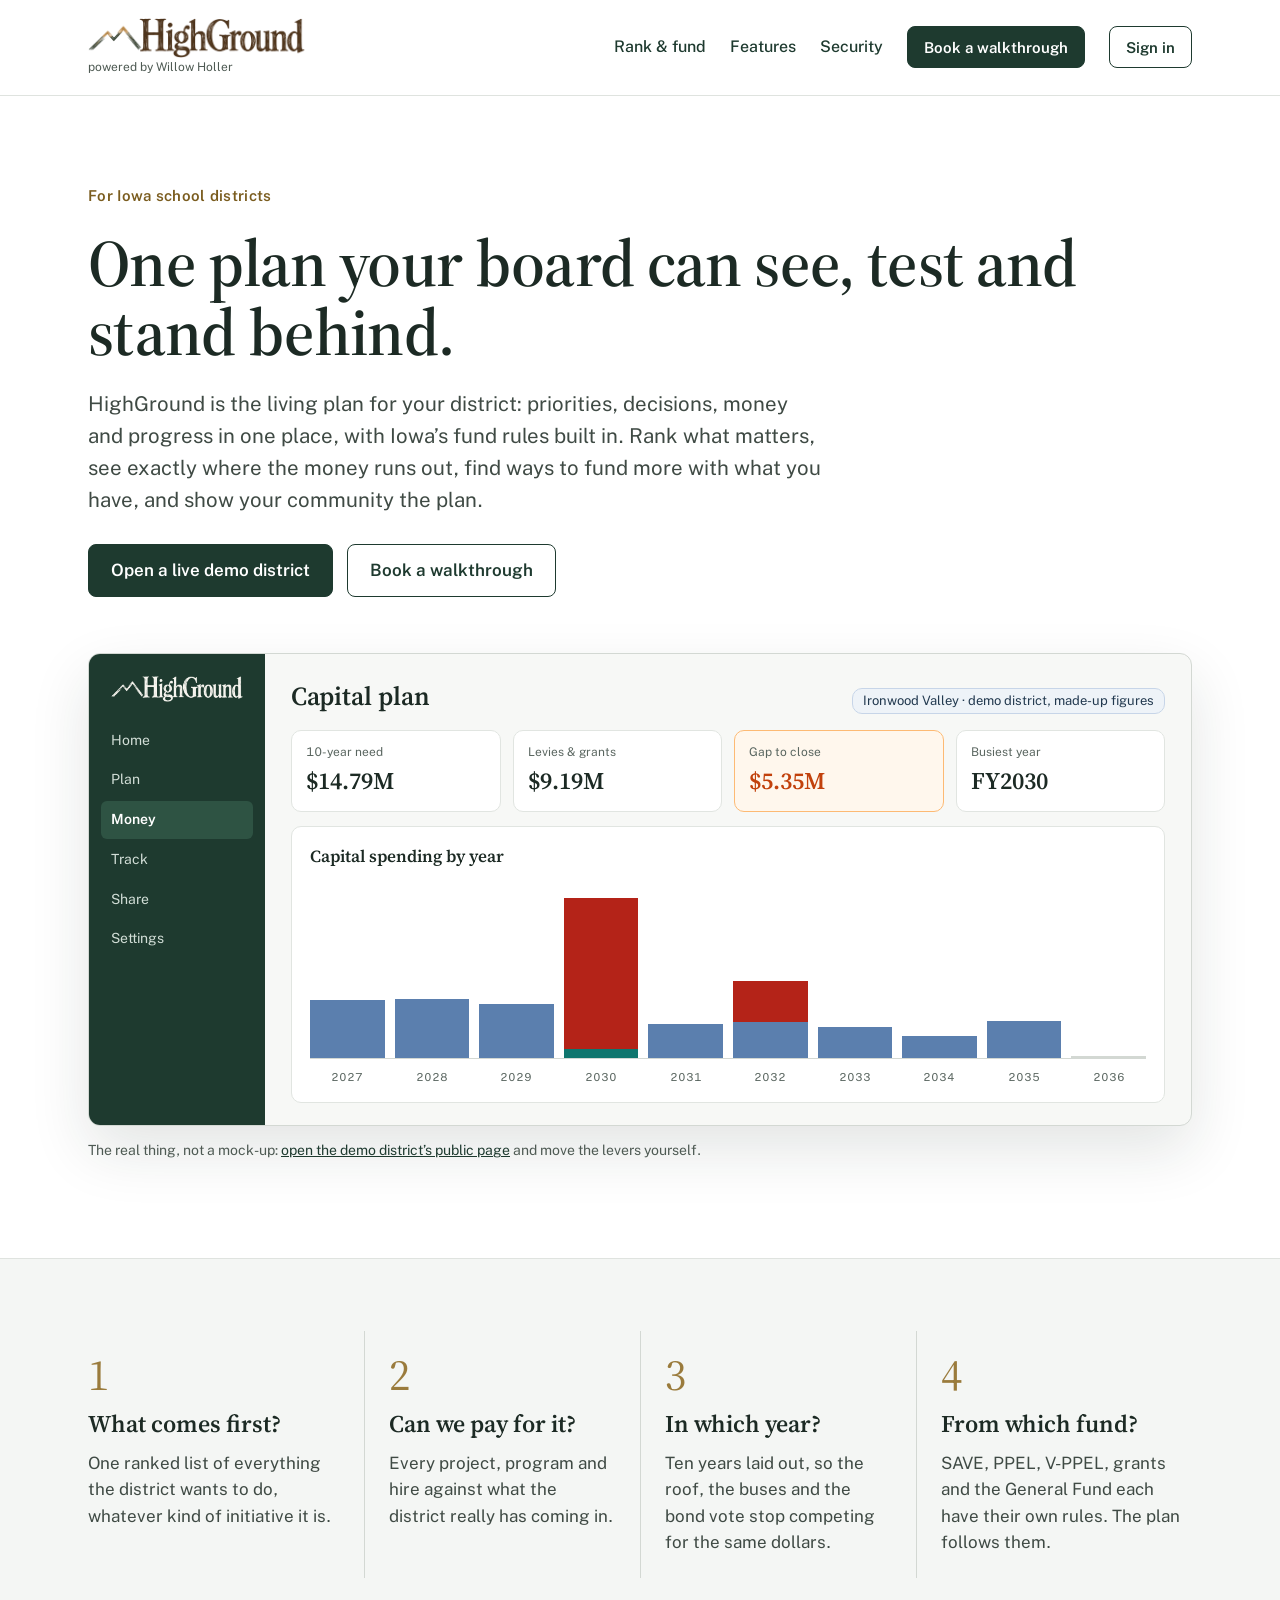
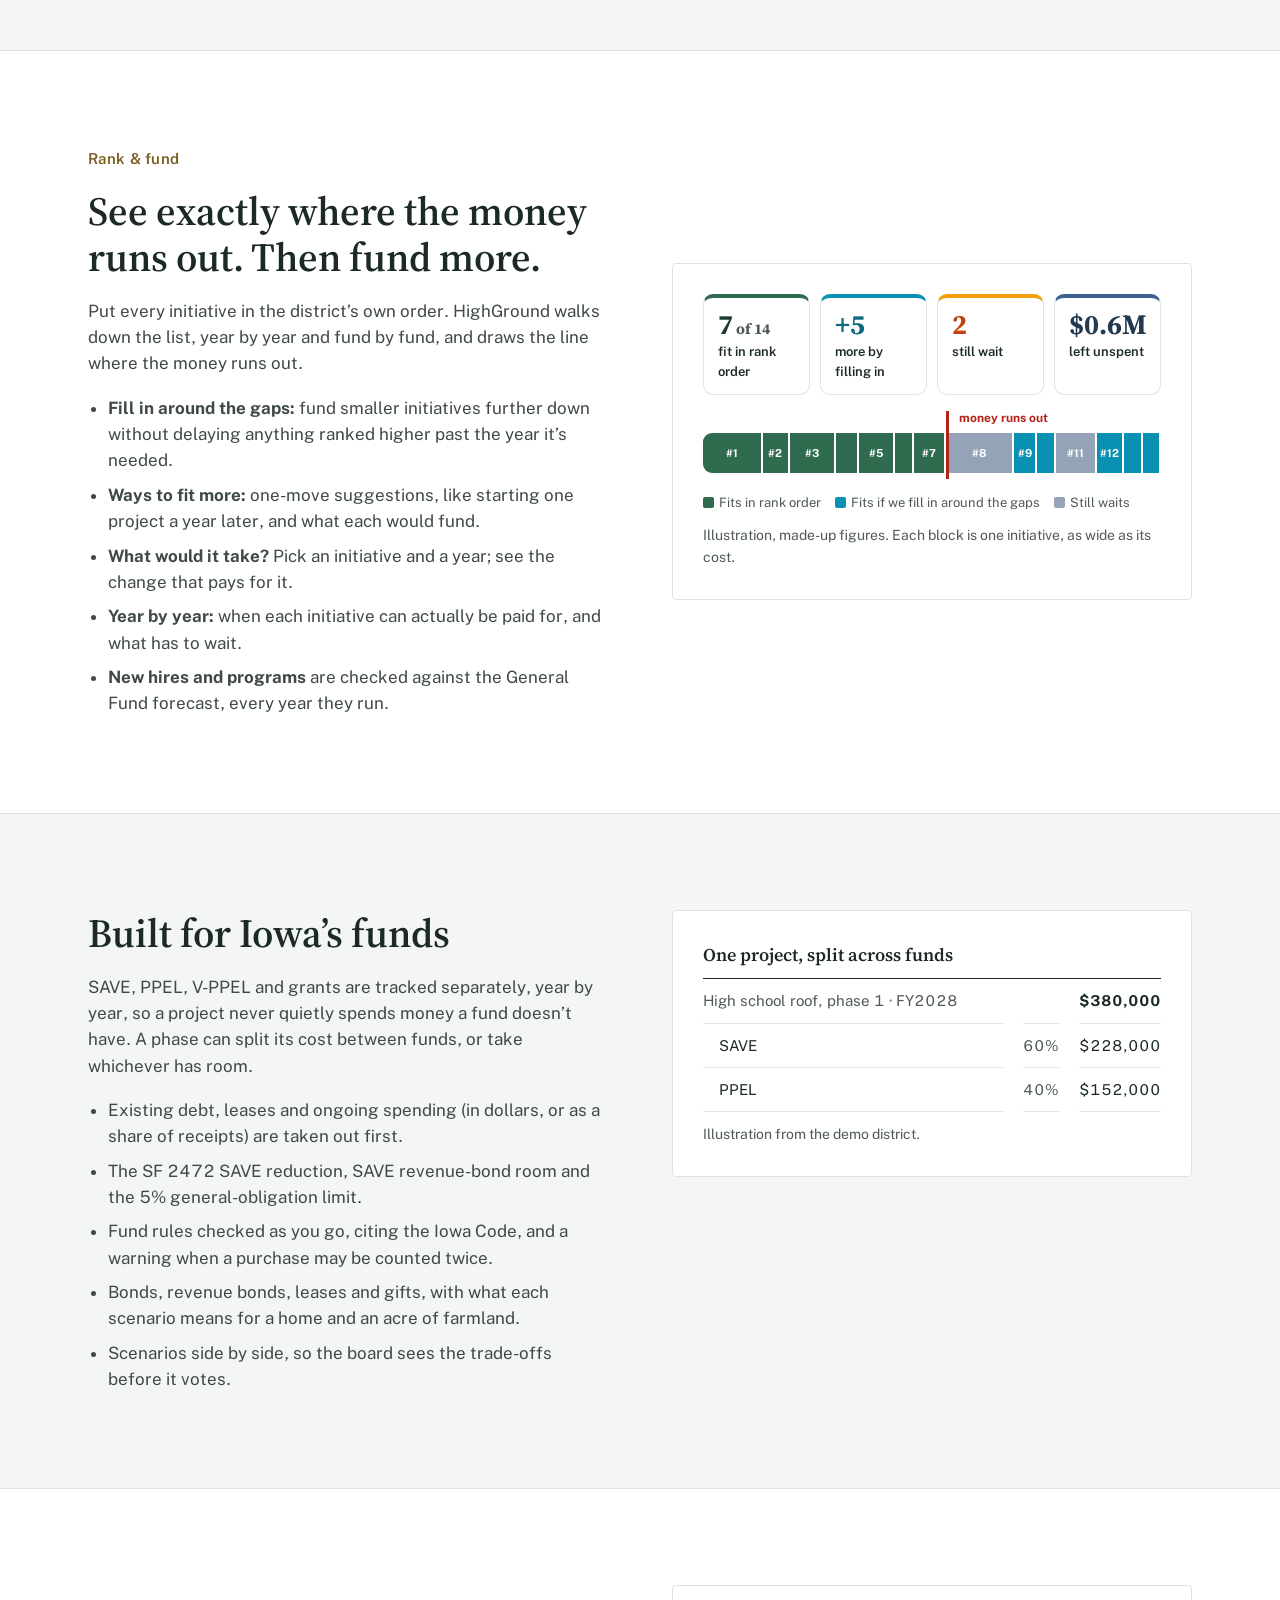
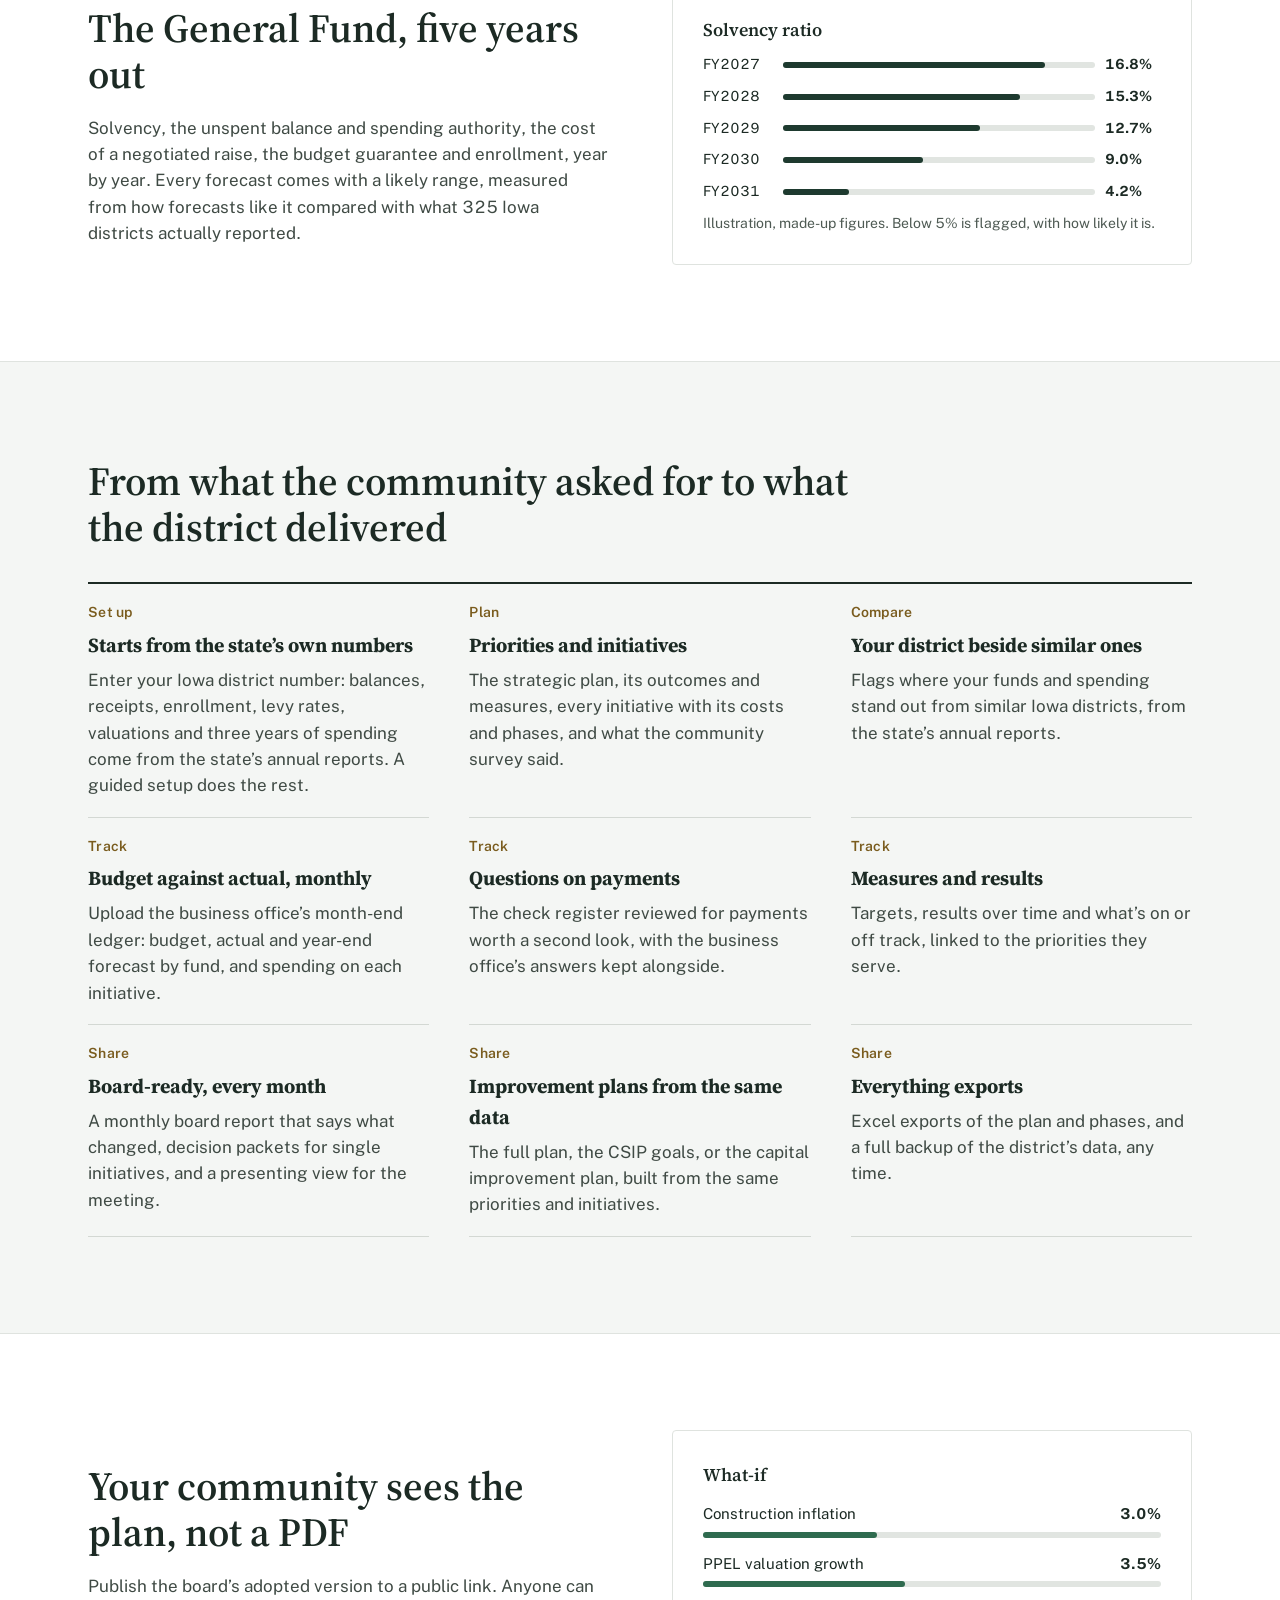
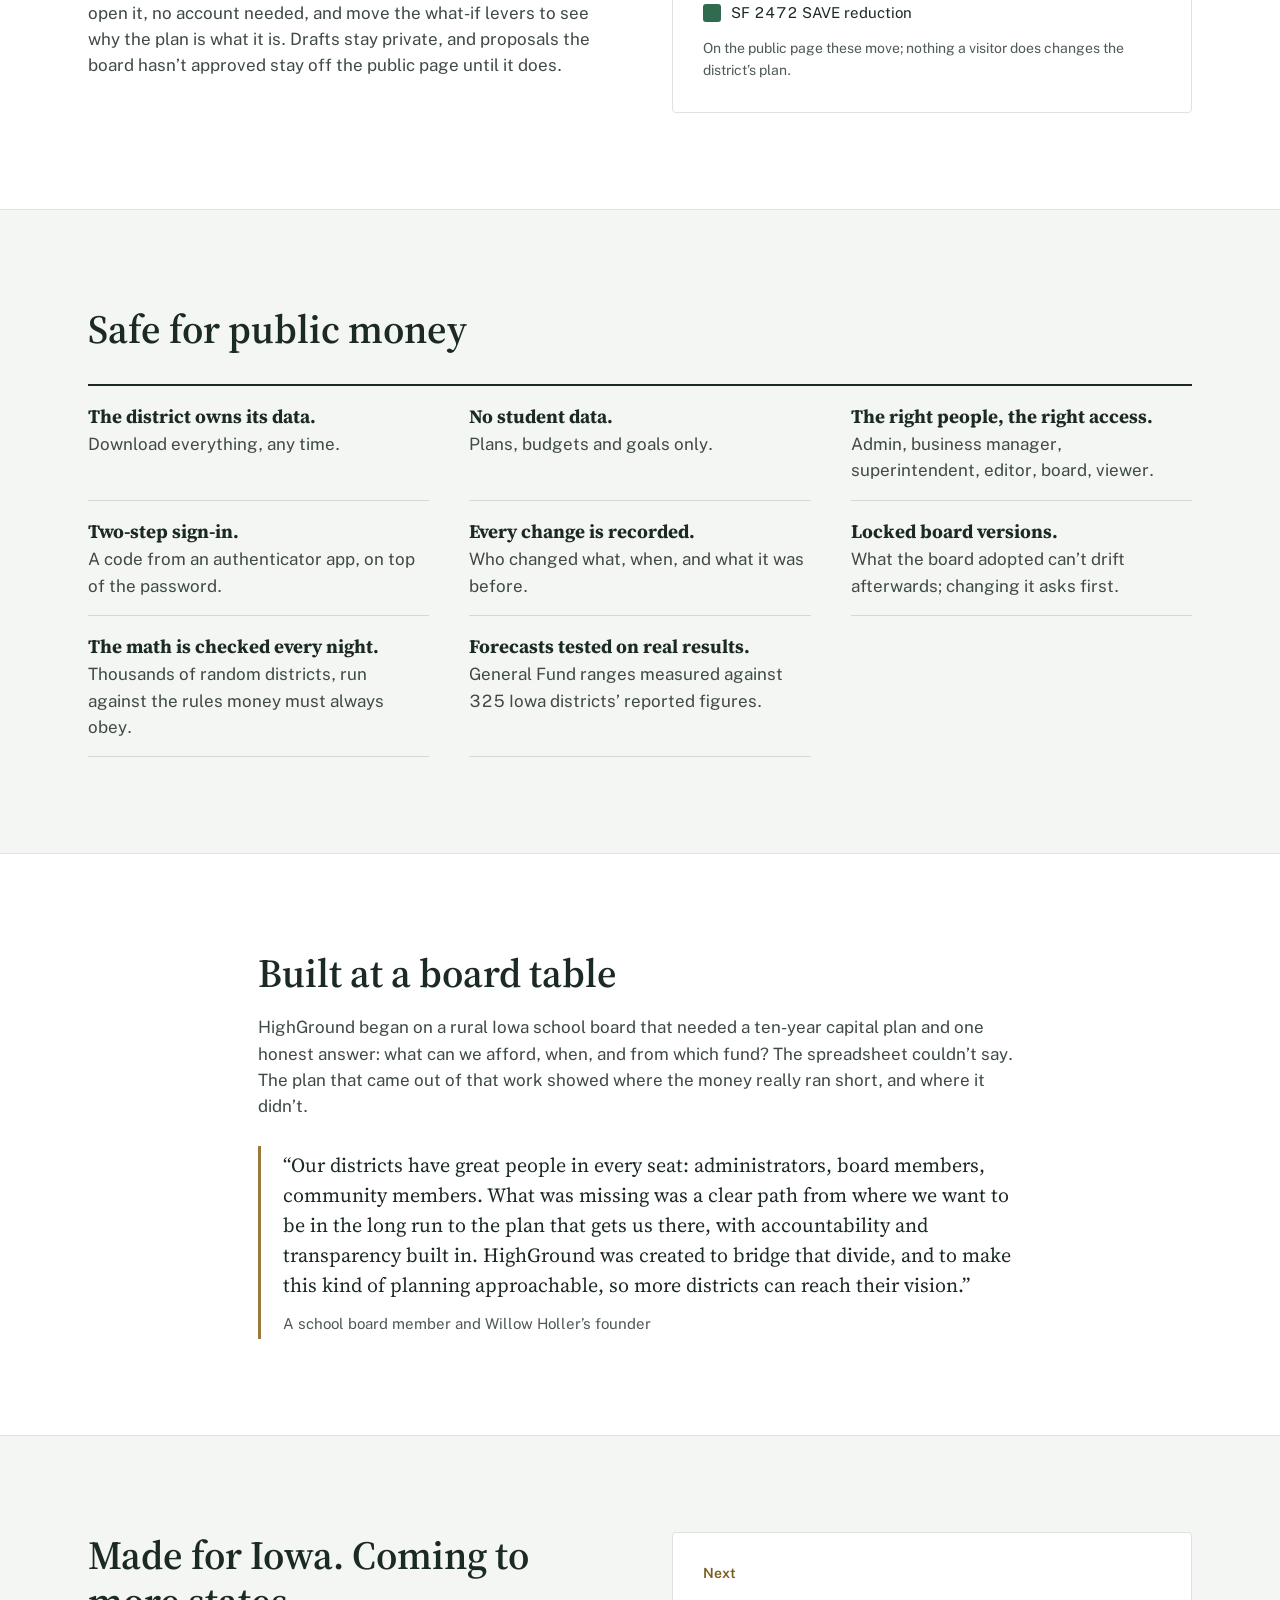
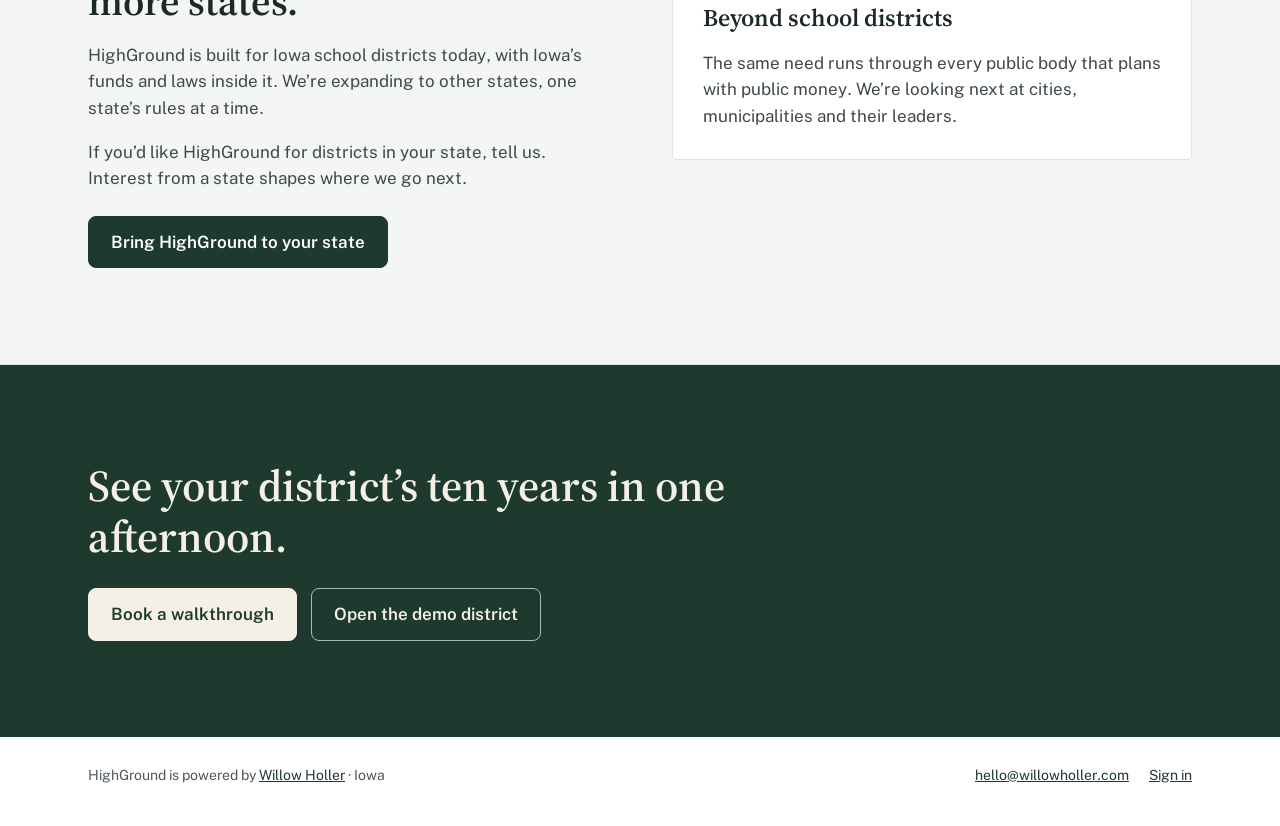
==== commit b45e7d32: "Add files via upload" ====
--- a/highground/index.html
+++ b/highground/index.html
@@ -4,7 +4,7 @@
   <meta charset="utf-8">
   <meta name="viewport" content="width=device-width, initial-scale=1">
   <title>HighGround — planning software for Iowa school districts</title>
-  <meta name="description" content="HighGround connects an Iowa school district's priorities, decisions, money and progress, with Iowa's capital fund rules built in and a public page the community can open.">
+  <meta name="description" content="HighGround is the living plan for Iowa school districts: priorities, decisions, money and progress in one place, with Iowa's fund rules built in, a ranked list that shows where the money runs out, and a public page the community can open.">
   <meta property="og:title" content="HighGround, powered by Willow Holler">
   <meta property="og:description" content="One plan your board can see, test and stand behind.">
   <meta property="og:type" content="website">
@@ -21,6 +21,7 @@
 <body>
 <a class="skip" href="#main">Skip to content</a>
 <!-- The demo district's public link appears three times on this page (search for "DEMO LINK"). Change all three if the district's link id changes. -->
+<!-- Every feature named here was checked against the app on 14 Oct 2026. Keep it that way: describe only what's built. -->
 
 <header class="site-head">
   <div class="wrap">
@@ -28,9 +29,9 @@
       <span><img src="../highground-wordmark.png" alt="HighGround" width="216" height="40" style="height:40px;width:auto;display:block"><span class="brand-sub">powered by Willow Holler</span></span>
     </a>
     <nav class="nav" aria-label="Main">
-      <a href="#how">How it works</a>
+      <a href="#rank">Rank &amp; fund</a>
+      <a href="#features">Features</a>
       <a href="#trust">Security</a>
-      <a href="#states">Other states</a>
       <a class="btn" href="mailto:hello@willowholler.com?subject=HighGround%20walkthrough">Book a walkthrough</a>
       <a class="btn outline" href="https://highground.willowholler.com/">Sign in</a>
     </nav>
@@ -41,7 +42,7 @@
   <section class="wrap stack" style="padding-top:clamp(48px,7vw,88px);padding-bottom:40px;gap:22px;align-items:flex-start">
     <p class="eyebrow">For Iowa school districts</p>
     <h1 class="h1" style="max-width:15em">One plan your board can see, test and stand behind.</h1>
-    <p class="lede" style="max-width:36em">HighGround connects your district’s priorities, decisions, money and progress, with Iowa’s capital fund rules built in and a public page your community can open.</p>
+    <p class="lede" style="max-width:36em">HighGround is the living plan for your district: priorities, decisions, money and progress in one place, with Iowa’s fund rules built in. Rank what matters, see exactly where the money runs out, find ways to fund more with what you have, and show your community the plan.</p>
     <div class="btns" style="margin-top:6px">
       <a class="btn" href="https://highground.willowholler.com/#/p/ironwood-valley"><!-- DEMO LINK -->Open a live demo district</a>
       <a class="btn outline" href="mailto:hello@willowholler.com?subject=HighGround%20walkthrough">Book a walkthrough</a>
@@ -53,7 +54,7 @@
       <div class="shot-in">
         <div class="shot-rail" aria-hidden="true">
           <img src="../highground-wordmark-light.png" alt="" width="140" height="26" style="height:26px;width:auto;margin:0 10px 18px">
-          <span>Overview</span><span>Direction</span><span>Decisions</span><span class="on">Resources</span><span>Progress</span><span>Reports</span>
+          <span>Home</span><span>Plan</span><span class="on">Money</span><span>Track</span><span>Share</span><span>Settings</span>
         </div>
         <div class="shot-main">
           <div class="shot-top"><span class="t">Capital plan</span><span class="demo-tag">Ironwood Valley · demo district, made-up figures</span></div>
@@ -88,29 +89,56 @@
   <section class="band">
     <div class="wrap" style="padding-top:clamp(40px,6vw,72px);padding-bottom:clamp(40px,6vw,72px)">
       <div class="cols" style="border-top:0">
-        <div><span class="num">1</span><h2 class="h3">Can we pay for it?</h2><p class="body">Every project and hire against what the district really has coming in, not a wish list.</p></div>
-        <div><span class="num">2</span><h2 class="h3">In which year?</h2><p class="body">Ten years laid out, so the roof, the buses and the bond vote stop competing for the same dollars.</p></div>
-        <div><span class="num">3</span><h2 class="h3">From which fund?</h2><p class="body">SAVE, PPEL, V-PPEL and grants each have their own rules. The plan follows them for you.</p></div>
-      </div>
-    </div>
-  </section>
-
-  <section id="how" class="wrap section stack-lg">
-    <h2 class="h2" style="max-width:20em">From what the community asked for to what the district delivered</h2>
-    <div class="cols">
-      <div><span class="eyebrow" style="font-size:14px">Direction</span><h3 class="h3" style="font-size:22px">Set the priorities</h3><p class="body" style="font-size:16px">The strategic plan, its measures and targets, and what the community survey said.</p></div>
-      <div><span class="eyebrow" style="font-size:14px">Decisions</span><h3 class="h3" style="font-size:22px">Weigh the choices</h3><p class="body" style="font-size:16px">Projects, programs and hires side by side, ranked, in scenarios the board can compare.</p></div>
-      <div><span class="eyebrow" style="font-size:14px">Resources</span><h3 class="h3" style="font-size:22px">Pay for it, year by year</h3><p class="body" style="font-size:16px">Every phase split across SAVE, PPEL, V-PPEL and grants, with the gap to close in plain sight.</p></div>
-      <div><span class="eyebrow" style="font-size:14px">Progress</span><h3 class="h3" style="font-size:22px">Show the results</h3><p class="body" style="font-size:16px">Monthly actuals from the business office against the plan, and reports the board can trust.</p></div>
+        <div><span class="num">1</span><h2 class="h3">What comes first?</h2><p class="body">One ranked list of everything the district wants to do, whatever kind of initiative it is.</p></div>
+        <div><span class="num">2</span><h2 class="h3">Can we pay for it?</h2><p class="body">Every project, program and hire against what the district really has coming in.</p></div>
+        <div><span class="num">3</span><h2 class="h3">In which year?</h2><p class="body">Ten years laid out, so the roof, the buses and the bond vote stop competing for the same dollars.</p></div>
+        <div><span class="num">4</span><h2 class="h3">From which fund?</h2><p class="body">SAVE, PPEL, V-PPEL, grants and the General Fund each have their own rules. The plan follows them.</p></div>
+      </div>
+    </div>
+  </section>
+
+  <section id="rank" class="wrap section split center">
+    <div class="stack">
+      <p class="eyebrow">Rank &amp; fund</p>
+      <h2 class="h2">See exactly where the money runs out. Then fund more.</h2>
+      <p class="body">Put every initiative in the district’s own order. HighGround walks down the list, year by year and fund by fund, and draws the line where the money runs out.</p>
+      <ul class="body" style="margin:0;padding-left:20px;display:flex;flex-direction:column;gap:8px">
+        <li><b>Fill in around the gaps:</b> fund smaller initiatives further down without delaying anything ranked higher past the year it’s needed.</li>
+        <li><b>Ways to fit more:</b> one-move suggestions, like starting one project a year later, and what each would fund.</li>
+        <li><b>What would it take?</b> Pick an initiative and a year; see the change that pays for it.</li>
+        <li><b>Year by year:</b> when each initiative can actually be paid for, and what has to wait.</li>
+        <li><b>New hires and programs</b> are checked against the General Fund forecast, every year they run.</li>
+      </ul>
+    </div>
+    <div class="card" aria-label="Rank and fund illustration" style="gap:12px">
+      <div class="rk-hero">
+        <div class="rk-stat"><b>7<small> of 14</small></b><span>fit in rank order</span></div>
+        <div class="rk-stat fill"><b>+5</b><span>more by filling in</span></div>
+        <div class="rk-stat wait"><b>2</b><span>still wait</span></div>
+        <div class="rk-stat left"><b>$0.6M</b><span>left unspent</span></div>
+      </div>
+      <div class="ladder" aria-hidden="true">
+        <i class="l-fit" style="width:13%">#1</i><i class="l-fit" style="width:6%">#2</i><i class="l-fit" style="width:10%">#3</i><i class="l-fit" style="width:5%"></i><i class="l-fit" style="width:8%">#5</i><i class="l-fit" style="width:4%"></i><i class="l-fit" style="width:7%">#7</i>
+        <i class="l-wait" style="width:15%">#8</i><i class="l-fill" style="width:5%">#9</i><i class="l-fill" style="width:4%"></i><i class="l-wait" style="width:9%">#11</i><i class="l-fill" style="width:6%">#12</i><i class="l-fill" style="width:4%"></i><i class="l-fill" style="width:4%"></i>
+        <span class="cut" style="left:53%"><span>money runs out</span></span>
+      </div>
+      <div class="legend"><span><i class="l-fit"></i>Fits in rank order</span><span><i class="l-fill"></i>Fits if we fill in around the gaps</span><span><i class="l-wait"></i>Still waits</span></div>
+      <p class="small muted">Illustration, made-up figures. Each block is one initiative, as wide as its cost.</p>
     </div>
   </section>
 
   <section id="iowa" class="band">
     <div class="wrap section split">
       <div class="stack">
-        <h2 class="h2">Built for Iowa’s capital funds</h2>
-        <p class="body">SAVE, PPEL and V-PPEL each have their own rules and timing. HighGround tracks each fund separately, year by year, so a project never quietly spends money the fund doesn’t have.</p>
-        <p class="body">It already models the SF 2472 reduction in SAVE, phasing in from FY2027, and shows how much SAVE bond room and general-obligation room the district has.</p>
+        <h2 class="h2">Built for Iowa’s funds</h2>
+        <p class="body">SAVE, PPEL, V-PPEL and grants are tracked separately, year by year, so a project never quietly spends money a fund doesn’t have. A phase can split its cost between funds, or take whichever has room.</p>
+        <ul class="body" style="margin:0;padding-left:20px;display:flex;flex-direction:column;gap:8px">
+          <li>Existing debt, leases and ongoing spending (in dollars, or as a share of receipts) are taken out first.</li>
+          <li>The SF 2472 SAVE reduction, SAVE revenue-bond room and the 5% general-obligation limit.</li>
+          <li>Fund rules checked as you go, citing the Iowa Code, and a warning when a purchase may be counted twice.</li>
+          <li>Bonds, revenue bonds, leases and gifts, with what each scenario means for a home and an acre of farmland.</li>
+          <li>Scenarios side by side, so the board sees the trade-offs before it votes.</li>
+        </ul>
       </div>
       <div class="card" style="gap:0">
         <div style="font-family:var(--serif);font-weight:600;font-size:18px;border-bottom:1px solid var(--ink);padding-bottom:10px">One project, split across funds</div>
@@ -126,8 +154,41 @@
 
   <section class="wrap section split center">
     <div class="stack">
+      <h2 class="h2">The General Fund, five years out</h2>
+      <p class="body">Solvency, the unspent balance and spending authority, the cost of a negotiated raise, the budget guarantee and enrollment, year by year. Every forecast comes with a likely range, measured from how forecasts like it compared with what 325 Iowa districts actually reported.</p>
+    </div>
+    <div class="card gf-mini" aria-label="Illustration of a solvency forecast">
+      <span style="font-family:var(--serif);font-weight:600;font-size:18px">Solvency ratio</span>
+      <div class="gf-row"><span>FY2027</span><div class="track"><i style="width:84%"></i></div><b>16.8%</b></div>
+      <div class="gf-row"><span>FY2028</span><div class="track"><i style="width:76%"></i></div><b>15.3%</b></div>
+      <div class="gf-row"><span>FY2029</span><div class="track"><i style="width:63%"></i></div><b>12.7%</b></div>
+      <div class="gf-row"><span>FY2030</span><div class="track"><i style="width:45%"></i></div><b>9.0%</b></div>
+      <div class="gf-row"><span>FY2031</span><div class="track"><i style="width:21%"></i></div><b>4.2%</b></div>
+      <p class="small muted">Illustration, made-up figures. Below 5% is flagged, with how likely it is.</p>
+    </div>
+  </section>
+
+  <section id="features" class="band">
+    <div class="wrap section stack-lg">
+      <h2 class="h2" style="max-width:20em">From what the community asked for to what the district delivered</h2>
+      <div class="feat">
+        <div><span class="eyebrow" style="font-size:14px">Set up</span><b>Starts from the state’s own numbers</b><span class="body">Enter your Iowa district number: balances, receipts, enrollment, levy rates, valuations and three years of spending come from the state’s annual reports. A guided setup does the rest.</span></div>
+        <div><span class="eyebrow" style="font-size:14px">Plan</span><b>Priorities and initiatives</b><span class="body">The strategic plan, its outcomes and measures, every initiative with its costs and phases, and what the community survey said.</span></div>
+        <div><span class="eyebrow" style="font-size:14px">Compare</span><b>Your district beside similar ones</b><span class="body">Flags where your funds and spending stand out from similar Iowa districts, from the state’s annual reports.</span></div>
+        <div><span class="eyebrow" style="font-size:14px">Track</span><b>Budget against actual, monthly</b><span class="body">Upload the business office’s month-end ledger: budget, actual and year-end forecast by fund, and spending on each initiative.</span></div>
+        <div><span class="eyebrow" style="font-size:14px">Track</span><b>Questions on payments</b><span class="body">The check register reviewed for payments worth a second look, with the business office’s answers kept alongside.</span></div>
+        <div><span class="eyebrow" style="font-size:14px">Track</span><b>Measures and results</b><span class="body">Targets, results over time and what’s on or off track, linked to the priorities they serve.</span></div>
+        <div><span class="eyebrow" style="font-size:14px">Share</span><b>Board-ready, every month</b><span class="body">A monthly board report that says what changed, decision packets for single initiatives, and a presenting view for the meeting.</span></div>
+        <div><span class="eyebrow" style="font-size:14px">Share</span><b>Improvement plans from the same data</b><span class="body">The full plan, the CSIP goals, or the capital improvement plan, built from the same priorities and initiatives.</span></div>
+        <div><span class="eyebrow" style="font-size:14px">Share</span><b>Everything exports</b><span class="body">Excel exports of the plan and phases, and a full backup of the district’s data, any time.</span></div>
+      </div>
+    </div>
+  </section>
+
+  <section class="wrap section split center">
+    <div class="stack">
       <h2 class="h2">Your community sees the plan, not a PDF</h2>
-      <p class="body">Publish the board’s adopted version to a public link. Anyone can open it, no account needed, and move the what-if levers to see why the plan is what it is. Drafts stay private until you publish.</p>
+      <p class="body">Publish the board’s adopted version to a public link. Anyone can open it, no account needed, and move the what-if levers to see why the plan is what it is. Drafts stay private, and proposals the board hasn’t approved stay off the public page until it does.</p>
     </div>
     <div class="card" aria-label="Example what-if levers">
       <span style="font-family:var(--serif);font-weight:600;font-size:18px">What-if</span>
@@ -144,10 +205,12 @@
       <div class="trust">
         <div><b>The district owns its data.</b><br><span class="body">Download everything, any time.</span></div>
         <div><b>No student data.</b><br><span class="body">Plans, budgets and goals only.</span></div>
-        <div><b>The right people, the right access.</b><br><span class="body">Admin, business manager, superintendent, board, viewer.</span></div>
+        <div><b>The right people, the right access.</b><br><span class="body">Admin, business manager, superintendent, editor, board, viewer.</span></div>
         <div><b>Two-step sign-in.</b><br><span class="body">A code from an authenticator app, on top of the password.</span></div>
         <div><b>Every change is recorded.</b><br><span class="body">Who changed what, when, and what it was before.</span></div>
-        <div><b>Locked board versions.</b><br><span class="body">What the board adopted can’t drift afterwards.</span></div>
+        <div><b>Locked board versions.</b><br><span class="body">What the board adopted can’t drift afterwards; changing it asks first.</span></div>
+        <div><b>The math is checked every night.</b><br><span class="body">Thousands of random districts, run against the rules money must always obey.</span></div>
+        <div><b>Forecasts tested on real results.</b><br><span class="body">General Fund ranges measured against 325 Iowa districts’ reported figures.</span></div>
       </div>
     </div>
   </section>
--- a/styles.css
+++ b/styles.css
@@ -1,8 +1,9 @@
-/* Willow Holler — site styles. Direction A, "Prairie ledger": warm paper, serif headings, ruled lines. */
+/* Willow Holler — site styles. Direction A, "Prairie ledger": serif headings and ruled lines, on white (14 Oct 2026: the cream paper
+   was toned down to white with a cool, barely-there tint for alternate bands; forest green and gold stay the accents). */
 :root{
-  --paper:#F6F2E9; --paper-2:#EFE9DC; --card:#FFFDF8; --rule:#D9D1BF; --rule-2:#CFC6B1;
+  --paper:#FFFFFF; --paper-2:#F4F6F4; --card:#FFFFFF; --rule:#DFE3DF; --rule-2:#D3D8D3;
   --ink:#1C2A24; --body:#3F4A44; --muted:#4E5A53; --forest:#1E3A2F; --forest-2:#0F241C;
-  --gold:#9A7B3C; --gold-text:#6B5320; --cream:#F4F0E6;
+  --gold:#9A7B3C; --gold-text:#7A5C1E; --cream:#F4F0E6;
   --serif:'Source Serif 4', Georgia, 'Times New Roman', serif;
   --sans:'Public Sans', system-ui, -apple-system, 'Segoe UI', sans-serif;
   --pad:clamp(20px, 5vw, 48px);
@@ -58,7 +59,7 @@
 
 /* cards and ledgers */
 .card{background:var(--card);border:1px solid var(--rule);border-radius:4px;padding:30px;display:flex;flex-direction:column;gap:14px}
-.card.dashed{background:transparent;border-style:dashed;border-color:#B9AF98}
+.card.dashed{background:transparent;border-style:dashed;border-color:#B8C0B9}
 .cards{display:grid;grid-template-columns:repeat(auto-fit, minmax(min(100%, 340px), 1fr));gap:24px}
 .ledger{border-top:2px solid var(--ink)}
 .ledger-row{display:grid;grid-template-columns:repeat(auto-fit, minmax(min(100%, 280px), 1fr));gap:8px 32px;padding:18px 0;border-bottom:1px solid var(--rule-2)}
@@ -78,7 +79,7 @@
 .big-serif{font-family:var(--serif);font-size:clamp(22px, 2.2vw, 28px);line-height:1.4;max-width:30em}
 
 /* the product picture */
-.shot{margin:0;border:1px solid var(--rule-2);border-radius:12px;overflow:hidden;background:#F7F5EF;box-shadow:0 24px 60px rgba(28,42,36,.12)}
+.shot{margin:0;border:1px solid var(--rule-2);border-radius:12px;overflow:hidden;background:#F7F8F6;box-shadow:0 24px 60px rgba(28,42,36,.12)}
 .shot-in{display:flex;min-height:440px}
 .shot-rail{width:176px;flex-shrink:0;background:var(--forest);padding:22px 12px;display:flex;flex-direction:column;gap:2px;color:#D2DED7;font-size:14px}
 .shot-rail .t{font-family:var(--serif);color:#F7F5EF;font-weight:600;font-size:18px;padding:0 10px 16px}
@@ -87,18 +88,18 @@
 .shot-main{flex:1;min-width:0;padding:22px 26px;display:flex;flex-direction:column;gap:14px}
 .shot-top{display:flex;justify-content:space-between;align-items:baseline;gap:12px;flex-wrap:wrap}
 .shot-top .t{font-family:var(--serif);font-weight:600;font-size:26px}
-.demo-tag{font-size:13px;color:#6B4A00;background:#FBF5E6;border:1px solid #C9A24A;border-radius:10px;padding:2px 10px}
+.demo-tag{font-size:13px;color:#22394F;background:#EEF3F8;border:1px solid #C7D5E8;border-radius:10px;padding:2px 10px}
 .tiles{display:grid;grid-template-columns:repeat(auto-fit, minmax(140px, 1fr));gap:12px}
-.tile{background:#fff;border:1px solid #E4E0D6;border-radius:10px;padding:12px 14px}
+.tile{background:#fff;border:1px solid #E1E5E1;border-radius:10px;padding:12px 14px}
 .tile .l{font-size:12px;color:#5A6660}
 .tile .v{font-family:var(--serif);font-size:24px;font-weight:600}
-.tile.gap{background:#FDF6E7;border-color:#E9C98A}
-.tile.gap .v{color:#8A5A00}
-.chart{background:#fff;border:1px solid #E4E0D6;border-radius:10px;padding:16px 18px;display:flex;flex-direction:column;gap:10px}
-.bars{display:grid;grid-template-columns:repeat(10, minmax(0, 1fr));gap:10px;align-items:end;height:180px;border-bottom:1px solid #D9D3C4}
+.tile.gap{background:#FFF7ED;border-color:#FDBA74}
+.tile.gap .v{color:#C2410C}
+.chart{background:#fff;border:1px solid #E1E5E1;border-radius:10px;padding:16px 18px;display:flex;flex-direction:column;gap:10px}
+.bars{display:grid;grid-template-columns:repeat(10, minmax(0, 1fr));gap:10px;align-items:end;height:180px;border-bottom:1px solid #D3D8D3}
 .bar{display:flex;flex-direction:column;justify-content:flex-end;height:100%}
 .bar i{display:block}
-.b1{background:#5B7FAE}.b2{background:#B42318}.b3{background:#A0692A}.b0{background:#D9D3C4}
+.b1{background:#5B7FAE}.b2{background:#B42318}.b3{background:#0F766E}.b0{background:#D3D8D3}
 .years{display:grid;grid-template-columns:repeat(10, minmax(0, 1fr));gap:10px;font-size:11px;color:#5A6660;text-align:center}
 @media (max-width: 700px){
   .shot-rail{display:none}
@@ -111,13 +112,38 @@
 
 /* split table and what-if */
 .splittable{display:grid;grid-template-columns:minmax(0,1fr) auto auto;gap:0 20px;font-size:15px}
-.splittable span{padding:10px 0;border-bottom:1px solid #E6DFCF}
+.splittable span{padding:10px 0;border-bottom:1px solid #E1E5E1}
 .splittable .r{text-align:right}
 .lever{display:flex;flex-direction:column;gap:6px}
 .lever .row{display:flex;justify-content:space-between;font-size:15px}
-.track{height:6px;background:#E6DFCF;border-radius:3px}
+.track{height:6px;background:#E1E5E1;border-radius:3px}
 .track i{display:block;height:6px;background:#2F6B4F;border-radius:3px}
 
 /* footer */
 .site-foot .wrap{display:flex;justify-content:space-between;gap:16px;flex-wrap:wrap;padding-top:28px;padding-bottom:40px;font-size:14px;color:var(--muted)}
 .site-foot nav{display:flex;gap:20px;flex-wrap:wrap}
+
+/* Rank & fund illustration: every initiative as one bar, blocks as wide as their cost (matches the app, 14 Oct 2026) */
+.rk-hero{display:grid;grid-template-columns:repeat(4,minmax(0,1fr));gap:10px}
+@media (max-width: 760px){ .rk-hero{grid-template-columns:repeat(2,minmax(0,1fr))} }
+.rk-stat{display:flex;flex-direction:column;gap:2px;padding:12px 14px;border-radius:10px;background:#fff;border:1px solid #E1E5E1;border-top:4px solid #2F6B4F}
+.rk-stat b{font-family:var(--serif);font-size:28px;line-height:1.05;color:#1E3A2F}
+.rk-stat b small{font-size:15px;color:var(--muted)}
+.rk-stat span{font-size:13px;font-weight:600}
+.rk-stat.fill{border-top-color:#0891B2}.rk-stat.fill b{color:#0E6A80}
+.rk-stat.wait{border-top-color:#F59E0B}.rk-stat.wait b{color:#C2410C}
+.rk-stat.left{border-top-color:#3E6190}.rk-stat.left b{color:#22394F}
+.ladder{position:relative;display:flex;height:40px;border-radius:9px;background:#ECEFEC;margin:26px 0 8px}
+.ladder i{display:flex;align-items:center;justify-content:center;height:100%;color:#fff;font:700 11px var(--sans);font-style:normal;border-right:2px solid #fff;box-sizing:border-box;overflow:hidden}
+.ladder i:first-child{border-radius:9px 0 0 9px}.ladder i:last-child{border-radius:0 9px 9px 0;border-right:0}
+.l-fit{background:#2F6B4F}.l-fill{background:#0891B2}.l-wait{background:#94A3B8}
+.ladder .cut{position:absolute;top:-22px;bottom:-6px;border-left:3px solid #B42318}
+.ladder .cut span{position:absolute;top:0;left:6px;font:700 12px var(--sans);color:#B42318;white-space:nowrap;background:#fff;padding:0 4px}
+.legend{display:flex;gap:14px;flex-wrap:wrap;font-size:13px;color:var(--muted)}
+.legend i{display:inline-block;width:11px;height:11px;border-radius:2px;margin-right:5px;vertical-align:-1px}
+.feat{display:grid;grid-template-columns:repeat(auto-fit, minmax(min(100%, 300px), 1fr));gap:0 40px;border-top:2px solid var(--ink)}
+.feat > div{padding:18px 0;border-bottom:1px solid var(--rule-2);display:flex;flex-direction:column;gap:6px}
+.feat b{font-family:var(--serif);font-size:20px}
+.gf-mini{display:flex;flex-direction:column;gap:10px}
+.gf-row{display:grid;grid-template-columns:70px 1fr 56px;gap:10px;align-items:center;font-size:14px}
+.gf-row .track i{background:#1E3A2F}
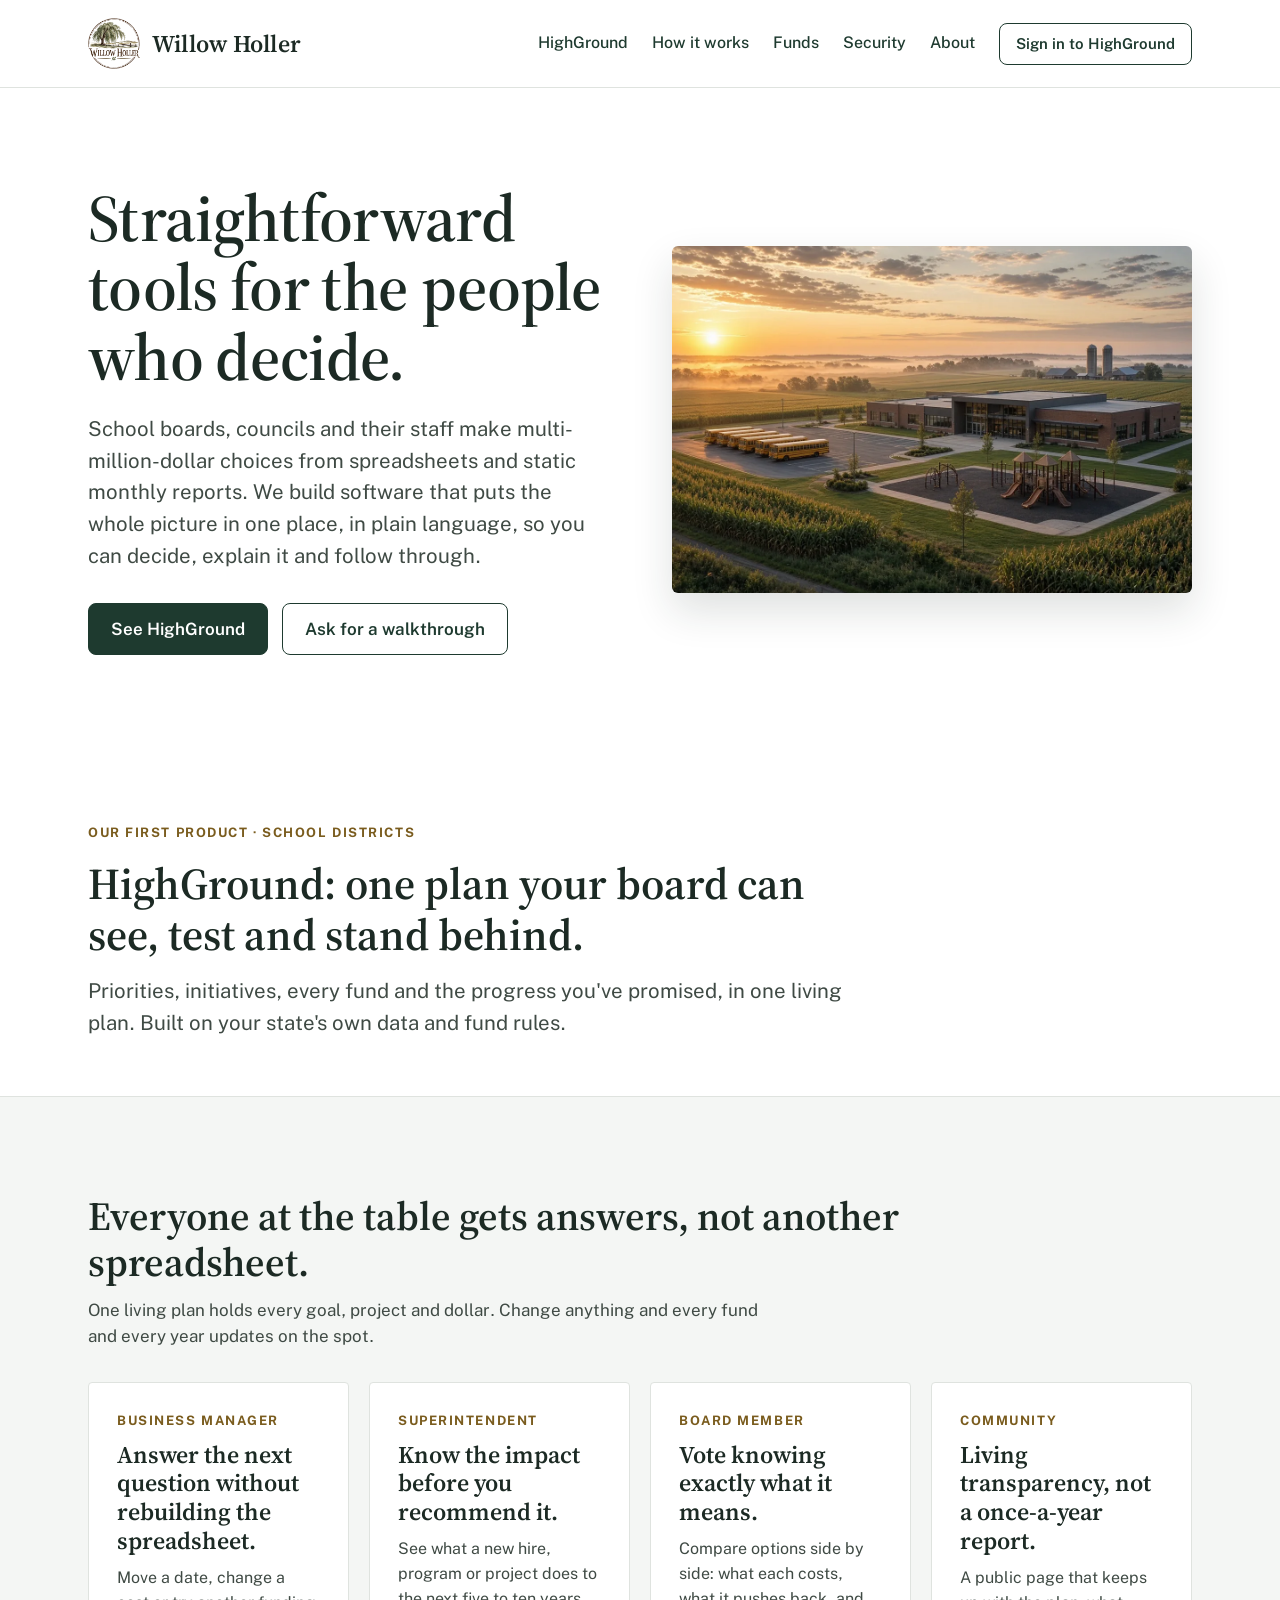
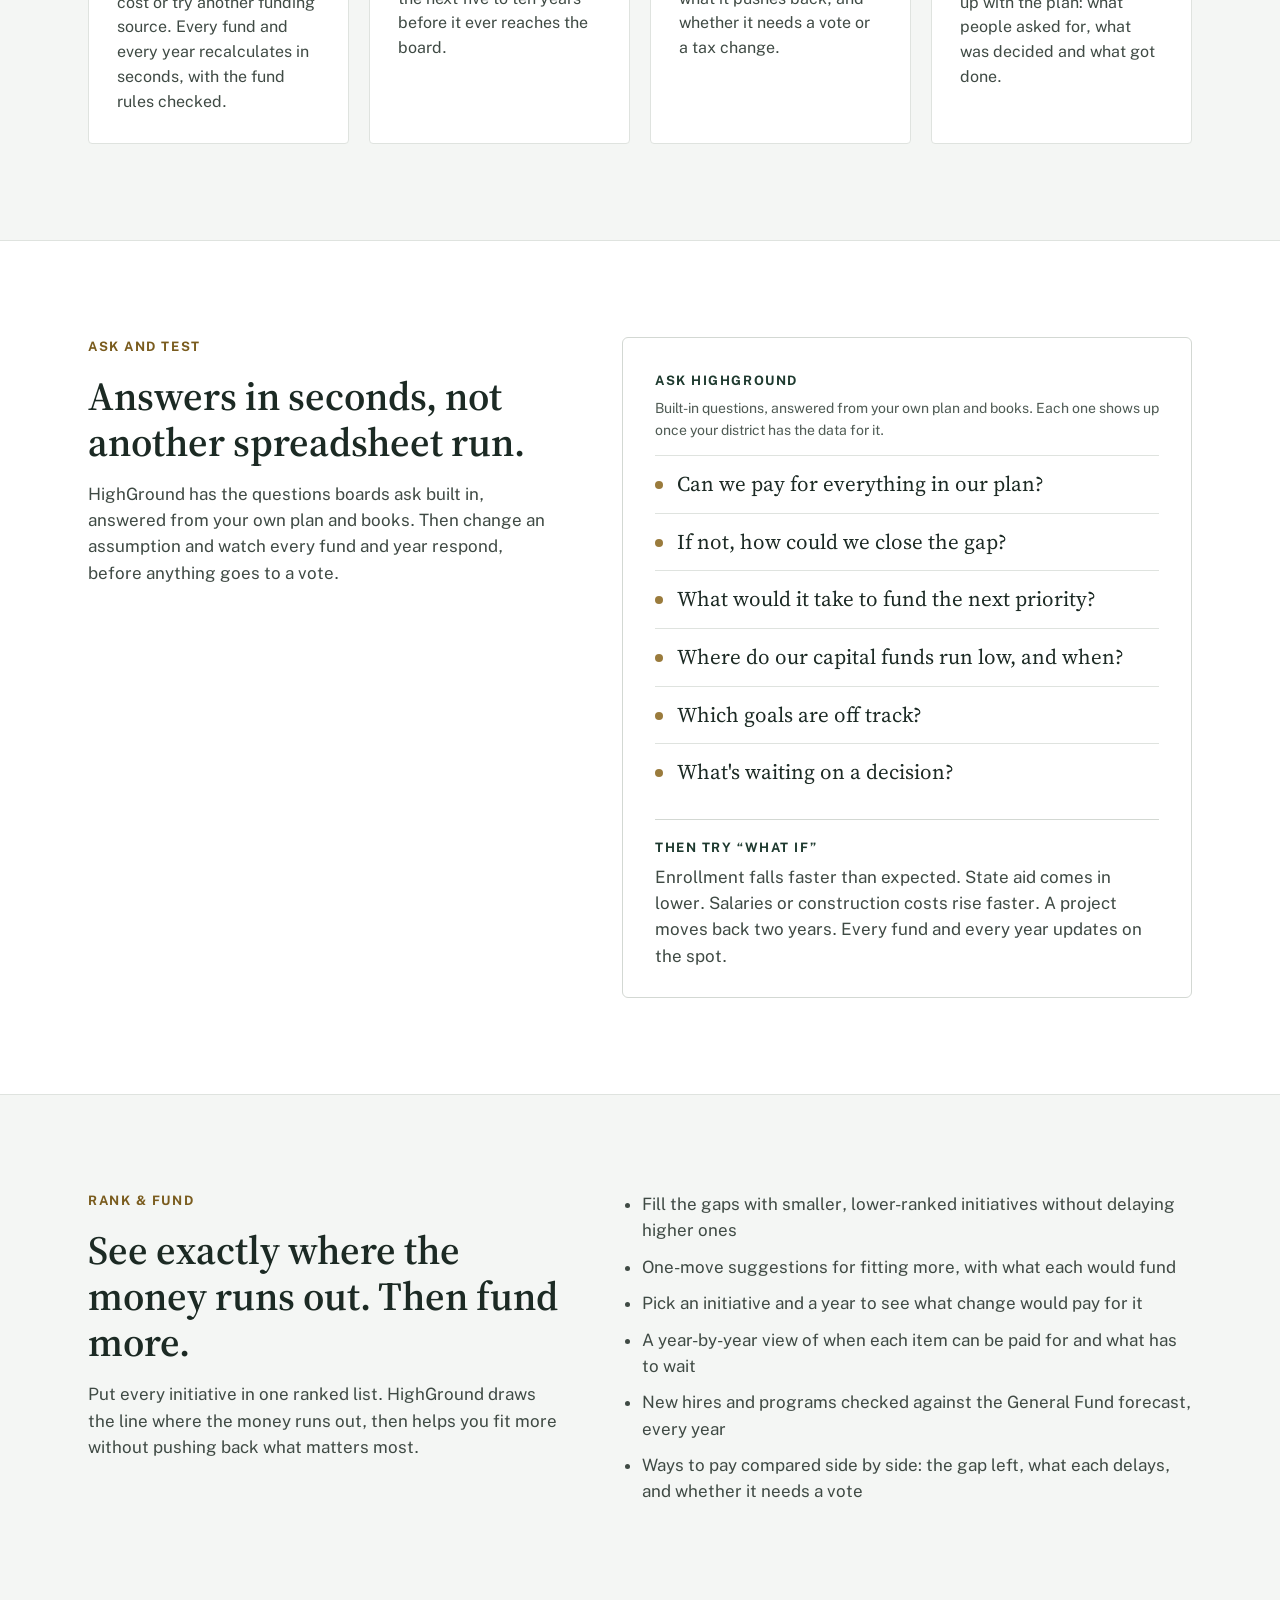
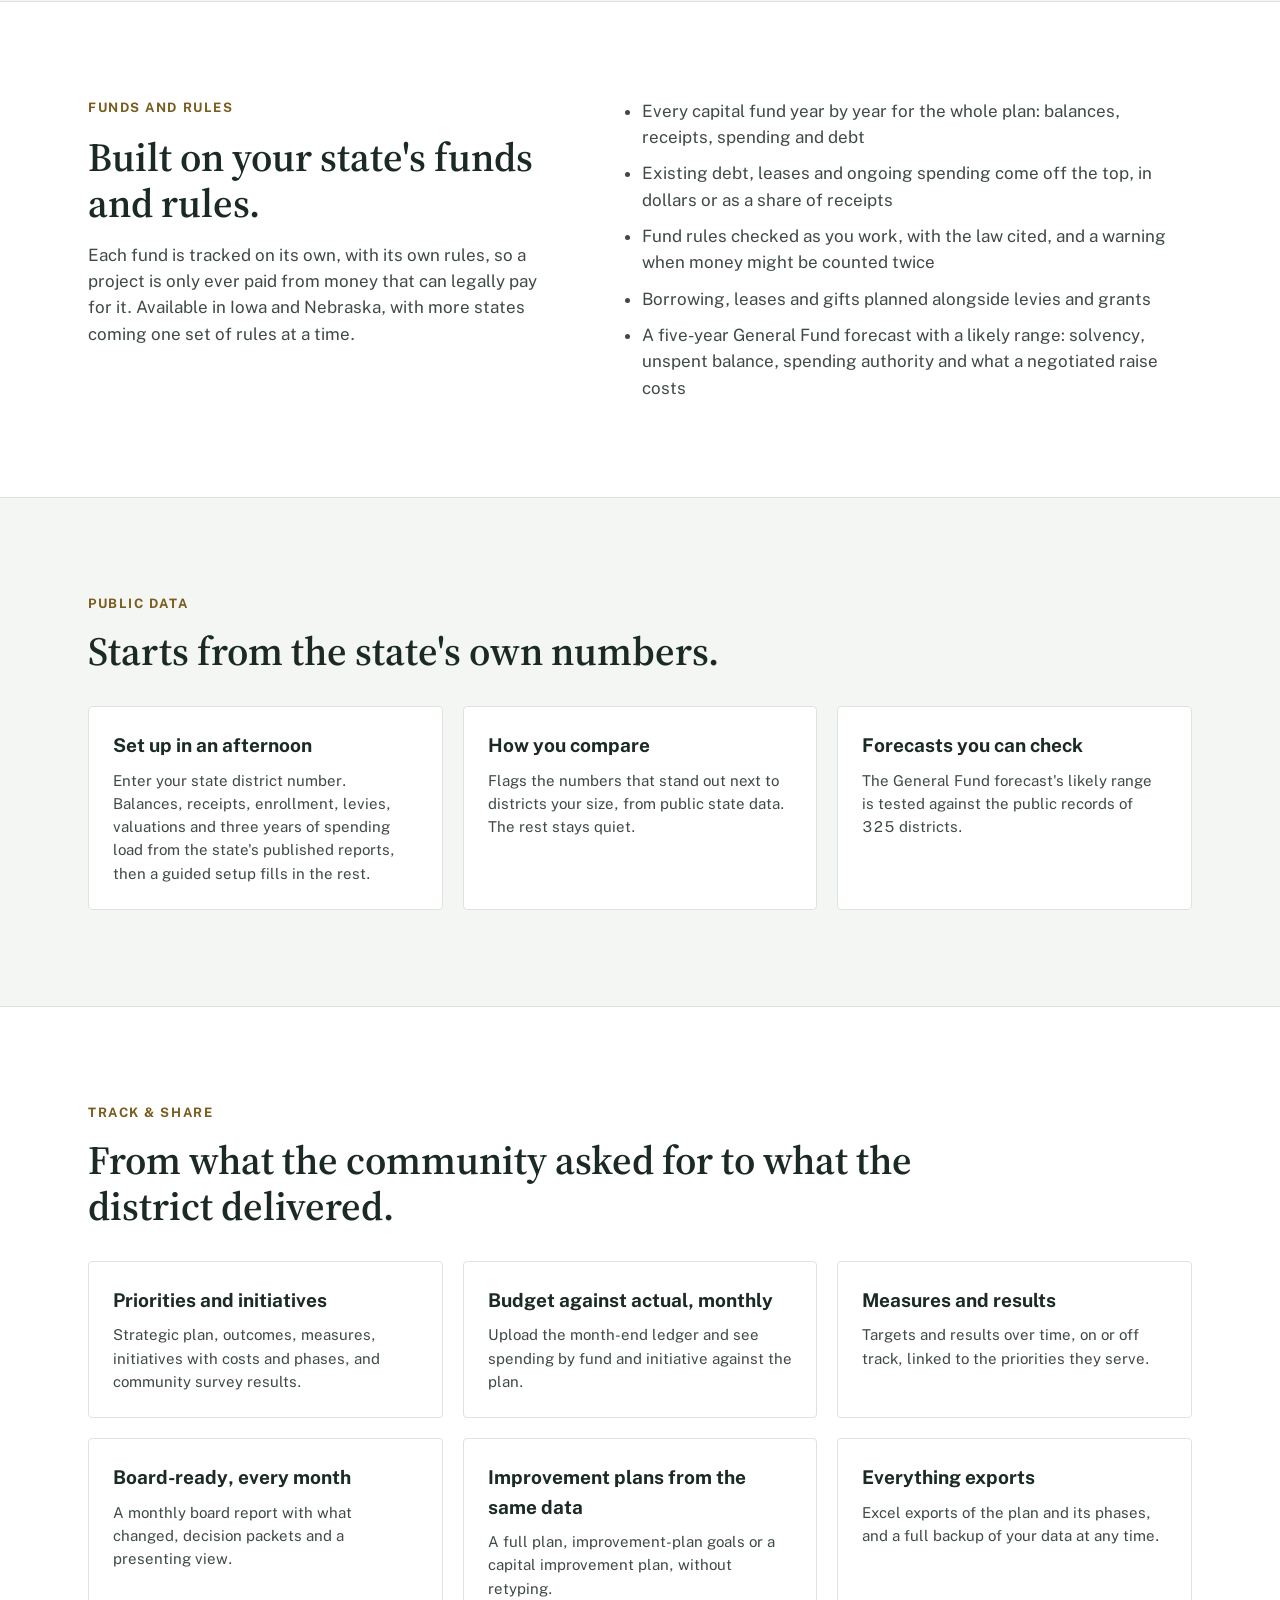
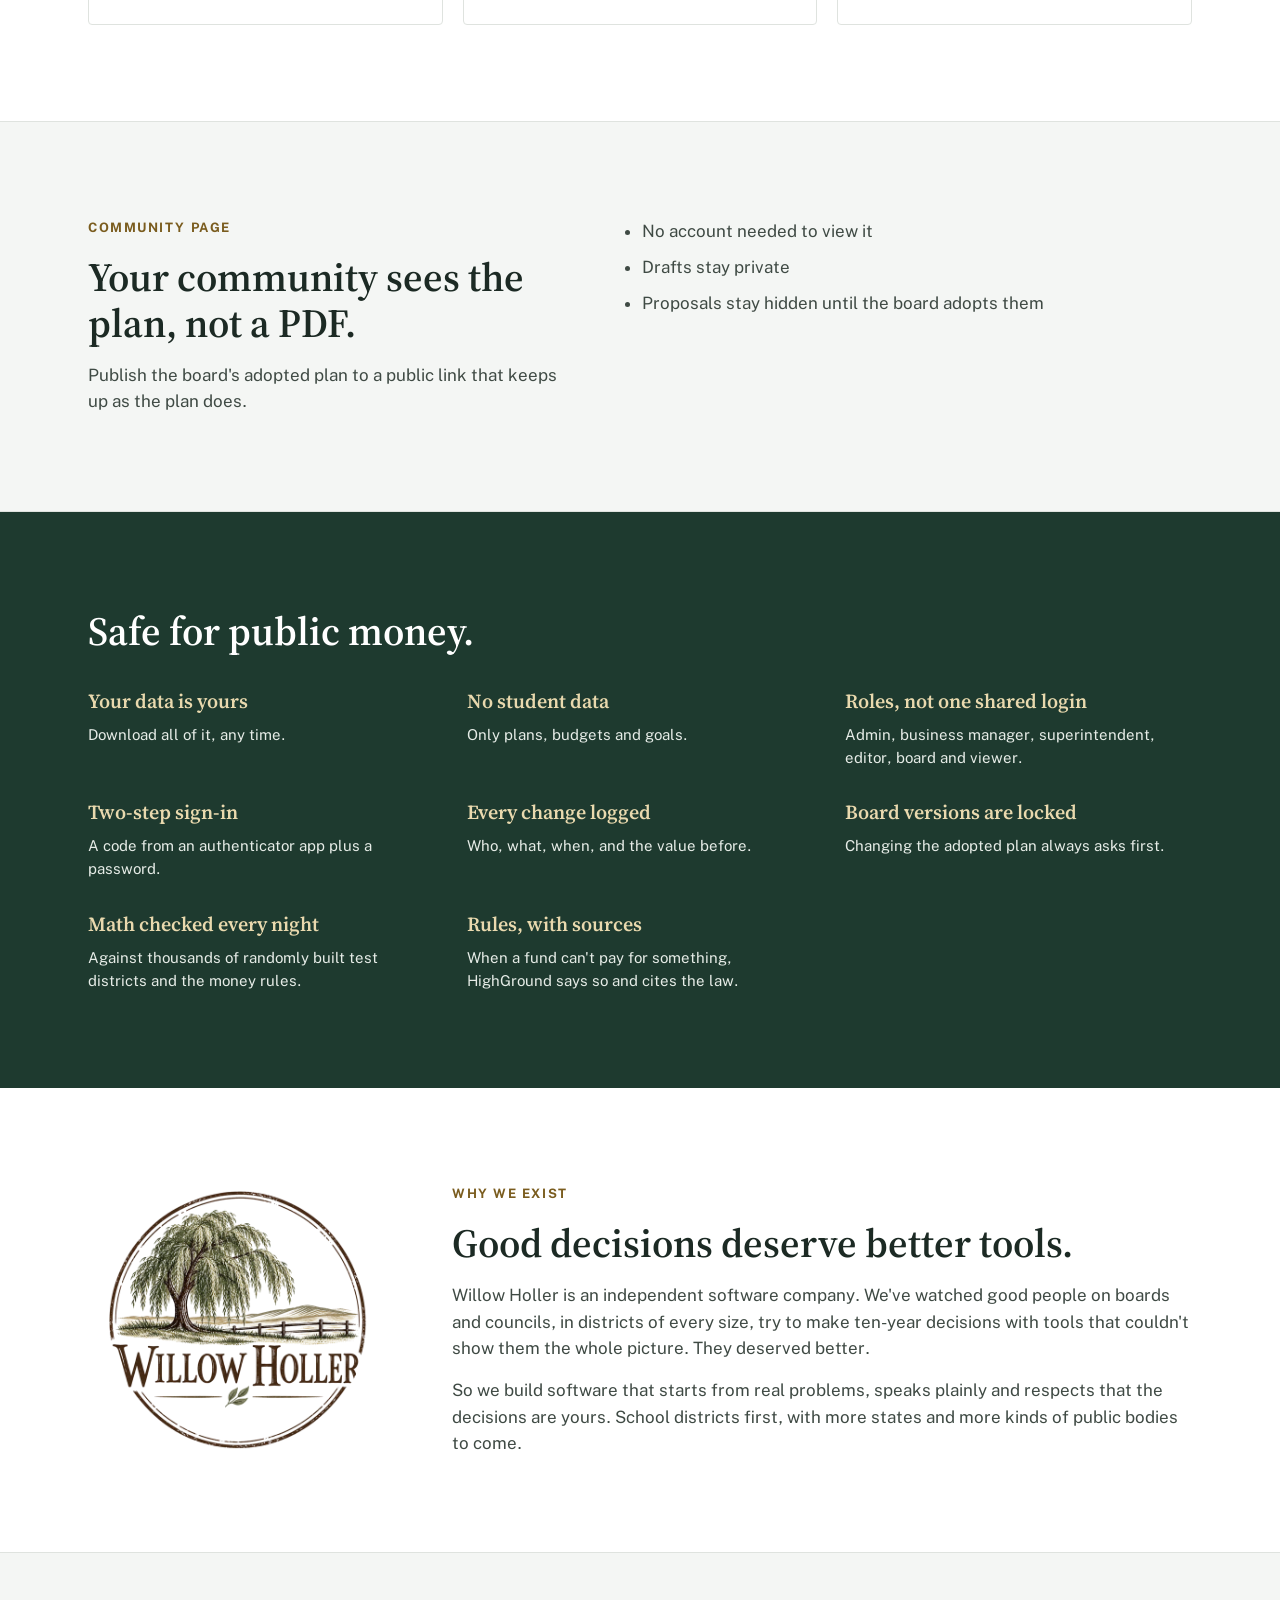
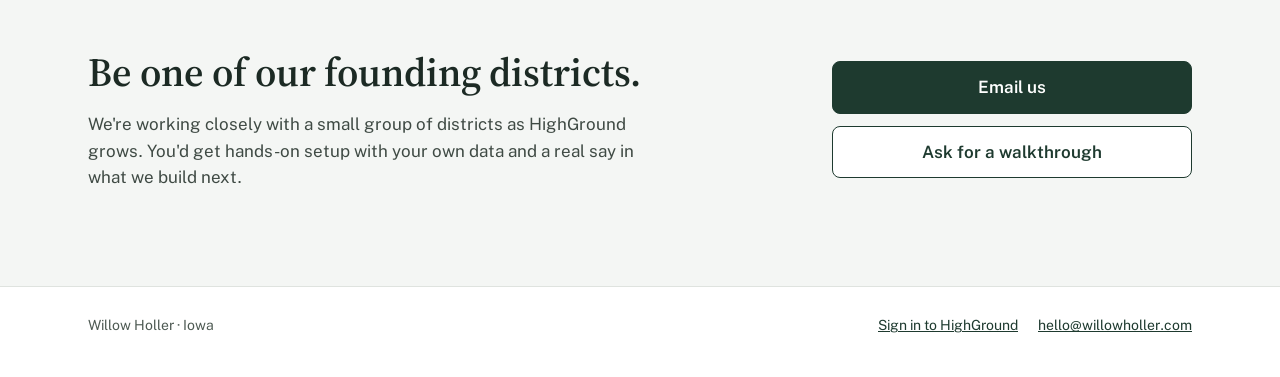
==== commit 124da7ff: "Add files via upload" ====
--- a/highground/index.html
+++ b/highground/index.html
@@ -3,259 +3,14 @@
 <head>
   <meta charset="utf-8">
   <meta name="viewport" content="width=device-width, initial-scale=1">
-  <title>HighGround — planning software for Iowa school districts</title>
-  <meta name="description" content="HighGround is the living plan for Iowa school districts: priorities, decisions, money and progress in one place, with Iowa's fund rules built in, a ranked list that shows where the money runs out, and a public page the community can open.">
-  <meta property="og:title" content="HighGround, powered by Willow Holler">
-  <meta property="og:description" content="One plan your board can see, test and stand behind.">
-  <meta property="og:type" content="website">
-  <meta property="og:url" content="https://www.willowholler.com/highground/">
-  <link rel="canonical" href="https://www.willowholler.com/highground/">
-  <link rel="icon" href="../highground-icon.png" type="image/png">
-  <link rel="apple-touch-icon" href="../highground-icon.png">
-  <meta property="og:image" content="https://www.willowholler.com/highground-logo.png">
-  <link rel="preconnect" href="https://fonts.googleapis.com">
-  <link rel="preconnect" href="https://fonts.gstatic.com" crossorigin>
-  <link href="https://fonts.googleapis.com/css2?family=Public+Sans:wght@400;500;600;700&family=Source+Serif+4:opsz,wght@8..60,400;8..60,600&display=swap" rel="stylesheet">
-  <link rel="stylesheet" href="../styles.css">
+  <title>HighGround — Willow Holler</title>
+  <!-- HighGround now lives on the home page (24 Nov 2026). This page only forwards old links there. -->
+  <link rel="canonical" href="https://www.willowholler.com/#highground">
+  <meta name="robots" content="noindex">
+  <meta http-equiv="refresh" content="0; url=/#highground">
+  <script>location.replace('/#highground');</script>
 </head>
 <body>
-<a class="skip" href="#main">Skip to content</a>
-<!-- The demo district's public link appears three times on this page (search for "DEMO LINK"). Change all three if the district's link id changes. -->
-<!-- Every feature named here was checked against the app on 14 Oct 2026. Keep it that way: describe only what's built. -->
-
-<header class="site-head">
-  <div class="wrap">
-    <a class="brand" href="./" aria-label="HighGround">
-      <span><img src="../highground-wordmark.png" alt="HighGround" width="216" height="40" style="height:40px;width:auto;display:block"><span class="brand-sub">powered by Willow Holler</span></span>
-    </a>
-    <nav class="nav" aria-label="Main">
-      <a href="#rank">Rank &amp; fund</a>
-      <a href="#features">Features</a>
-      <a href="#trust">Security</a>
-      <a class="btn" href="mailto:hello@willowholler.com?subject=HighGround%20walkthrough">Book a walkthrough</a>
-      <a class="btn outline" href="https://highground.willowholler.com/">Sign in</a>
-    </nav>
-  </div>
-</header>
-
-<main id="main">
-  <section class="wrap stack" style="padding-top:clamp(48px,7vw,88px);padding-bottom:40px;gap:22px;align-items:flex-start">
-    <p class="eyebrow">For Iowa school districts</p>
-    <h1 class="h1" style="max-width:15em">One plan your board can see, test and stand behind.</h1>
-    <p class="lede" style="max-width:36em">HighGround is the living plan for your district: priorities, decisions, money and progress in one place, with Iowa’s fund rules built in. Rank what matters, see exactly where the money runs out, find ways to fund more with what you have, and show your community the plan.</p>
-    <div class="btns" style="margin-top:6px">
-      <a class="btn" href="https://highground.willowholler.com/#/p/ironwood-valley"><!-- DEMO LINK -->Open a live demo district</a>
-      <a class="btn outline" href="mailto:hello@willowholler.com?subject=HighGround%20walkthrough">Book a walkthrough</a>
-    </div>
-  </section>
-
-  <section class="wrap" style="padding-top:16px;padding-bottom:clamp(56px,8vw,96px)">
-    <figure class="shot" aria-label="HighGround's capital plan for a demo district">
-      <div class="shot-in">
-        <div class="shot-rail" aria-hidden="true">
-          <img src="../highground-wordmark-light.png" alt="" width="140" height="26" style="height:26px;width:auto;margin:0 10px 18px">
-          <span>Home</span><span>Plan</span><span class="on">Money</span><span>Track</span><span>Share</span><span>Settings</span>
-        </div>
-        <div class="shot-main">
-          <div class="shot-top"><span class="t">Capital plan</span><span class="demo-tag">Ironwood Valley · demo district, made-up figures</span></div>
-          <div class="tiles">
-            <div class="tile"><div class="l">10-year need</div><div class="v">$14.79M</div></div>
-            <div class="tile"><div class="l">Levies &amp; grants</div><div class="v">$9.19M</div></div>
-            <div class="tile gap"><div class="l">Gap to close</div><div class="v">$5.35M</div></div>
-            <div class="tile"><div class="l">Busiest year</div><div class="v">FY2030</div></div>
-          </div>
-          <div class="chart">
-            <span style="font-family:var(--serif);font-weight:600">Capital spending by year</span>
-            <div class="bars" aria-hidden="true">
-              <div class="bar"><i class="b1" style="height:58px"></i></div>
-              <div class="bar"><i class="b1" style="height:59px"></i></div>
-              <div class="bar"><i class="b1" style="height:54px"></i></div>
-              <div class="bar"><i class="b2" style="height:151px"></i><i class="b3" style="height:9px"></i></div>
-              <div class="bar"><i class="b1" style="height:34px"></i></div>
-              <div class="bar"><i class="b2" style="height:41px"></i><i class="b1" style="height:36px"></i></div>
-              <div class="bar"><i class="b1" style="height:31px"></i></div>
-              <div class="bar"><i class="b1" style="height:22px"></i></div>
-              <div class="bar"><i class="b1" style="height:37px"></i></div>
-              <div class="bar"><i class="b0" style="height:2px"></i></div>
-            </div>
-            <div class="years" aria-hidden="true"><span>2027</span><span>2028</span><span>2029</span><span>2030</span><span>2031</span><span>2032</span><span>2033</span><span>2034</span><span>2035</span><span>2036</span></div>
-          </div>
-        </div>
-      </div>
-    </figure>
-    <p class="small muted" style="margin-top:14px">The real thing, not a mock-up: <a href="https://highground.willowholler.com/#/p/ironwood-valley"><!-- DEMO LINK -->open the demo district’s public page</a> and move the levers yourself.</p>
-  </section>
-
-  <section class="band">
-    <div class="wrap" style="padding-top:clamp(40px,6vw,72px);padding-bottom:clamp(40px,6vw,72px)">
-      <div class="cols" style="border-top:0">
-        <div><span class="num">1</span><h2 class="h3">What comes first?</h2><p class="body">One ranked list of everything the district wants to do, whatever kind of initiative it is.</p></div>
-        <div><span class="num">2</span><h2 class="h3">Can we pay for it?</h2><p class="body">Every project, program and hire against what the district really has coming in.</p></div>
-        <div><span class="num">3</span><h2 class="h3">In which year?</h2><p class="body">Ten years laid out, so the roof, the buses and the bond vote stop competing for the same dollars.</p></div>
-        <div><span class="num">4</span><h2 class="h3">From which fund?</h2><p class="body">SAVE, PPEL, V-PPEL, grants and the General Fund each have their own rules. The plan follows them.</p></div>
-      </div>
-    </div>
-  </section>
-
-  <section id="rank" class="wrap section split center">
-    <div class="stack">
-      <p class="eyebrow">Rank &amp; fund</p>
-      <h2 class="h2">See exactly where the money runs out. Then fund more.</h2>
-      <p class="body">Put every initiative in the district’s own order. HighGround walks down the list, year by year and fund by fund, and draws the line where the money runs out.</p>
-      <ul class="body" style="margin:0;padding-left:20px;display:flex;flex-direction:column;gap:8px">
-        <li><b>Fill in around the gaps:</b> fund smaller initiatives further down without delaying anything ranked higher past the year it’s needed.</li>
-        <li><b>Ways to fit more:</b> one-move suggestions, like starting one project a year later, and what each would fund.</li>
-        <li><b>What would it take?</b> Pick an initiative and a year; see the change that pays for it.</li>
-        <li><b>Year by year:</b> when each initiative can actually be paid for, and what has to wait.</li>
-        <li><b>New hires and programs</b> are checked against the General Fund forecast, every year they run.</li>
-      </ul>
-    </div>
-    <div class="card" aria-label="Rank and fund illustration" style="gap:12px">
-      <div class="rk-hero">
-        <div class="rk-stat"><b>7<small> of 14</small></b><span>fit in rank order</span></div>
-        <div class="rk-stat fill"><b>+5</b><span>more by filling in</span></div>
-        <div class="rk-stat wait"><b>2</b><span>still wait</span></div>
-        <div class="rk-stat left"><b>$0.6M</b><span>left unspent</span></div>
-      </div>
-      <div class="ladder" aria-hidden="true">
-        <i class="l-fit" style="width:13%">#1</i><i class="l-fit" style="width:6%">#2</i><i class="l-fit" style="width:10%">#3</i><i class="l-fit" style="width:5%"></i><i class="l-fit" style="width:8%">#5</i><i class="l-fit" style="width:4%"></i><i class="l-fit" style="width:7%">#7</i>
-        <i class="l-wait" style="width:15%">#8</i><i class="l-fill" style="width:5%">#9</i><i class="l-fill" style="width:4%"></i><i class="l-wait" style="width:9%">#11</i><i class="l-fill" style="width:6%">#12</i><i class="l-fill" style="width:4%"></i><i class="l-fill" style="width:4%"></i>
-        <span class="cut" style="left:53%"><span>money runs out</span></span>
-      </div>
-      <div class="legend"><span><i class="l-fit"></i>Fits in rank order</span><span><i class="l-fill"></i>Fits if we fill in around the gaps</span><span><i class="l-wait"></i>Still waits</span></div>
-      <p class="small muted">Illustration, made-up figures. Each block is one initiative, as wide as its cost.</p>
-    </div>
-  </section>
-
-  <section id="iowa" class="band">
-    <div class="wrap section split">
-      <div class="stack">
-        <h2 class="h2">Built for Iowa’s funds</h2>
-        <p class="body">SAVE, PPEL, V-PPEL and grants are tracked separately, year by year, so a project never quietly spends money a fund doesn’t have. A phase can split its cost between funds, or take whichever has room.</p>
-        <ul class="body" style="margin:0;padding-left:20px;display:flex;flex-direction:column;gap:8px">
-          <li>Existing debt, leases and ongoing spending (in dollars, or as a share of receipts) are taken out first.</li>
-          <li>The SF 2472 SAVE reduction, SAVE revenue-bond room and the 5% general-obligation limit.</li>
-          <li>Fund rules checked as you go, citing the Iowa Code, and a warning when a purchase may be counted twice.</li>
-          <li>Bonds, revenue bonds, leases and gifts, with what each scenario means for a home and an acre of farmland.</li>
-          <li>Scenarios side by side, so the board sees the trade-offs before it votes.</li>
-        </ul>
-      </div>
-      <div class="card" style="gap:0">
-        <div style="font-family:var(--serif);font-weight:600;font-size:18px;border-bottom:1px solid var(--ink);padding-bottom:10px">One project, split across funds</div>
-        <div class="splittable">
-          <span class="muted">High school roof, phase 1 · FY2028</span><span></span><span class="r"><b>$380,000</b></span>
-          <span style="padding-left:16px">SAVE</span><span class="r muted">60%</span><span class="r">$228,000</span>
-          <span style="padding-left:16px">PPEL</span><span class="r muted">40%</span><span class="r">$152,000</span>
-        </div>
-        <p class="small muted" style="margin-top:12px">Illustration from the demo district.</p>
-      </div>
-    </div>
-  </section>
-
-  <section class="wrap section split center">
-    <div class="stack">
-      <h2 class="h2">The General Fund, five years out</h2>
-      <p class="body">Solvency, the unspent balance and spending authority, the cost of a negotiated raise, the budget guarantee and enrollment, year by year. Every forecast comes with a likely range, measured from how forecasts like it compared with what 325 Iowa districts actually reported.</p>
-    </div>
-    <div class="card gf-mini" aria-label="Illustration of a solvency forecast">
-      <span style="font-family:var(--serif);font-weight:600;font-size:18px">Solvency ratio</span>
-      <div class="gf-row"><span>FY2027</span><div class="track"><i style="width:84%"></i></div><b>16.8%</b></div>
-      <div class="gf-row"><span>FY2028</span><div class="track"><i style="width:76%"></i></div><b>15.3%</b></div>
-      <div class="gf-row"><span>FY2029</span><div class="track"><i style="width:63%"></i></div><b>12.7%</b></div>
-      <div class="gf-row"><span>FY2030</span><div class="track"><i style="width:45%"></i></div><b>9.0%</b></div>
-      <div class="gf-row"><span>FY2031</span><div class="track"><i style="width:21%"></i></div><b>4.2%</b></div>
-      <p class="small muted">Illustration, made-up figures. Below 5% is flagged, with how likely it is.</p>
-    </div>
-  </section>
-
-  <section id="features" class="band">
-    <div class="wrap section stack-lg">
-      <h2 class="h2" style="max-width:20em">From what the community asked for to what the district delivered</h2>
-      <div class="feat">
-        <div><span class="eyebrow" style="font-size:14px">Set up</span><b>Starts from the state’s own numbers</b><span class="body">Enter your Iowa district number: balances, receipts, enrollment, levy rates, valuations and three years of spending come from the state’s annual reports. A guided setup does the rest.</span></div>
-        <div><span class="eyebrow" style="font-size:14px">Plan</span><b>Priorities and initiatives</b><span class="body">The strategic plan, its outcomes and measures, every initiative with its costs and phases, and what the community survey said.</span></div>
-        <div><span class="eyebrow" style="font-size:14px">Compare</span><b>Your district beside similar ones</b><span class="body">Flags where your funds and spending stand out from similar Iowa districts, from the state’s annual reports.</span></div>
-        <div><span class="eyebrow" style="font-size:14px">Track</span><b>Budget against actual, monthly</b><span class="body">Upload the business office’s month-end ledger: budget, actual and year-end forecast by fund, and spending on each initiative.</span></div>
-        <div><span class="eyebrow" style="font-size:14px">Track</span><b>Questions on payments</b><span class="body">The check register reviewed for payments worth a second look, with the business office’s answers kept alongside.</span></div>
-        <div><span class="eyebrow" style="font-size:14px">Track</span><b>Measures and results</b><span class="body">Targets, results over time and what’s on or off track, linked to the priorities they serve.</span></div>
-        <div><span class="eyebrow" style="font-size:14px">Share</span><b>Board-ready, every month</b><span class="body">A monthly board report that says what changed, decision packets for single initiatives, and a presenting view for the meeting.</span></div>
-        <div><span class="eyebrow" style="font-size:14px">Share</span><b>Improvement plans from the same data</b><span class="body">The full plan, the CSIP goals, or the capital improvement plan, built from the same priorities and initiatives.</span></div>
-        <div><span class="eyebrow" style="font-size:14px">Share</span><b>Everything exports</b><span class="body">Excel exports of the plan and phases, and a full backup of the district’s data, any time.</span></div>
-      </div>
-    </div>
-  </section>
-
-  <section class="wrap section split center">
-    <div class="stack">
-      <h2 class="h2">Your community sees the plan, not a PDF</h2>
-      <p class="body">Publish the board’s adopted version to a public link. Anyone can open it, no account needed, and move the what-if levers to see why the plan is what it is. Drafts stay private, and proposals the board hasn’t approved stay off the public page until it does.</p>
-    </div>
-    <div class="card" aria-label="Example what-if levers">
-      <span style="font-family:var(--serif);font-weight:600;font-size:18px">What-if</span>
-      <div class="lever"><div class="row"><span>Construction inflation</span><b>3.0%</b></div><div class="track"><i style="width:38%"></i></div></div>
-      <div class="lever"><div class="row"><span>PPEL valuation growth</span><b>3.5%</b></div><div class="track"><i style="width:44%"></i></div></div>
-      <div style="display:flex;gap:10px;align-items:center;font-size:15px"><span style="width:18px;height:18px;border-radius:3px;background:#2F6B4F;display:inline-block"></span>SF 2472 SAVE reduction</div>
-      <p class="small muted">On the public page these move; nothing a visitor does changes the district’s plan.</p>
-    </div>
-  </section>
-
-  <section id="trust" class="band">
-    <div class="wrap section stack-lg">
-      <h2 class="h2">Safe for public money</h2>
-      <div class="trust">
-        <div><b>The district owns its data.</b><br><span class="body">Download everything, any time.</span></div>
-        <div><b>No student data.</b><br><span class="body">Plans, budgets and goals only.</span></div>
-        <div><b>The right people, the right access.</b><br><span class="body">Admin, business manager, superintendent, editor, board, viewer.</span></div>
-        <div><b>Two-step sign-in.</b><br><span class="body">A code from an authenticator app, on top of the password.</span></div>
-        <div><b>Every change is recorded.</b><br><span class="body">Who changed what, when, and what it was before.</span></div>
-        <div><b>Locked board versions.</b><br><span class="body">What the board adopted can’t drift afterwards; changing it asks first.</span></div>
-        <div><b>The math is checked every night.</b><br><span class="body">Thousands of random districts, run against the rules money must always obey.</span></div>
-        <div><b>Forecasts tested on real results.</b><br><span class="body">General Fund ranges measured against 325 Iowa districts’ reported figures.</span></div>
-      </div>
-    </div>
-  </section>
-
-  <section class="wrap section stack" style="max-width:860px;margin:0 auto">
-    <h2 class="h2">Built at a board table</h2>
-    <p class="body">HighGround began on a rural Iowa school board that needed a ten-year capital plan and one honest answer: what can we afford, when, and from which fund? The spreadsheet couldn’t say. The plan that came out of that work showed where the money really ran short, and where it didn’t.</p>
-    <figure class="quote">
-      <blockquote>“Our districts have great people in every seat: administrators, board members, community members. What was missing was a clear path from where we want to be in the long run to the plan that gets us there, with accountability and transparency built in. HighGround was created to bridge that divide, and to make this kind of planning approachable, so more districts can reach their vision.”</blockquote>
-      <figcaption>A school board member and Willow Holler’s founder</figcaption>
-    </figure>
-  </section>
-
-  <section id="states" class="band">
-    <div class="wrap section split">
-      <div class="stack">
-        <h2 class="h2">Made for Iowa. Coming to more states.</h2>
-        <p class="body">HighGround is built for Iowa school districts today, with Iowa’s funds and laws inside it. We’re expanding to other states, one state’s rules at a time.</p>
-        <p class="body">If you’d like HighGround for districts in your state, tell us. Interest from a state shapes where we go next.</p>
-        <div class="btns" style="margin-top:6px"><a class="btn" href="mailto:hello@willowholler.com?subject=HighGround%20in%20my%20state">Bring HighGround to your state</a></div>
-      </div>
-      <div class="card">
-        <span class="eyebrow" style="font-size:14px">Next</span>
-        <h3 class="h3">Beyond school districts</h3>
-        <p class="body">The same need runs through every public body that plans with public money. We’re looking next at cities, municipalities and their leaders.</p>
-      </div>
-    </div>
-  </section>
-
-  <section class="dark">
-    <div class="wrap section stack">
-      <h2 class="h2" style="font-size:clamp(30px,3.6vw,44px);max-width:18em">See your district’s ten years in one afternoon.</h2>
-      <div class="btns" style="margin-top:8px">
-        <a class="btn" href="mailto:hello@willowholler.com?subject=HighGround%20walkthrough">Book a walkthrough</a>
-        <a class="btn outline" href="https://highground.willowholler.com/#/p/ironwood-valley"><!-- DEMO LINK -->Open the demo district</a>
-      </div>
-    </div>
-  </section>
-</main>
-
-<footer class="site-foot">
-  <div class="wrap">
-    <span>HighGround is powered by <a href="../">Willow Holler</a> · Iowa</span>
-    <nav aria-label="Footer"><a href="mailto:hello@willowholler.com">hello@willowholler.com</a><a href="https://highground.willowholler.com/">Sign in</a></nav>
-  </div>
-</footer>
+  <p>HighGround has moved to <a href="/#highground">willowholler.com</a>.</p>
 </body>
 </html>
